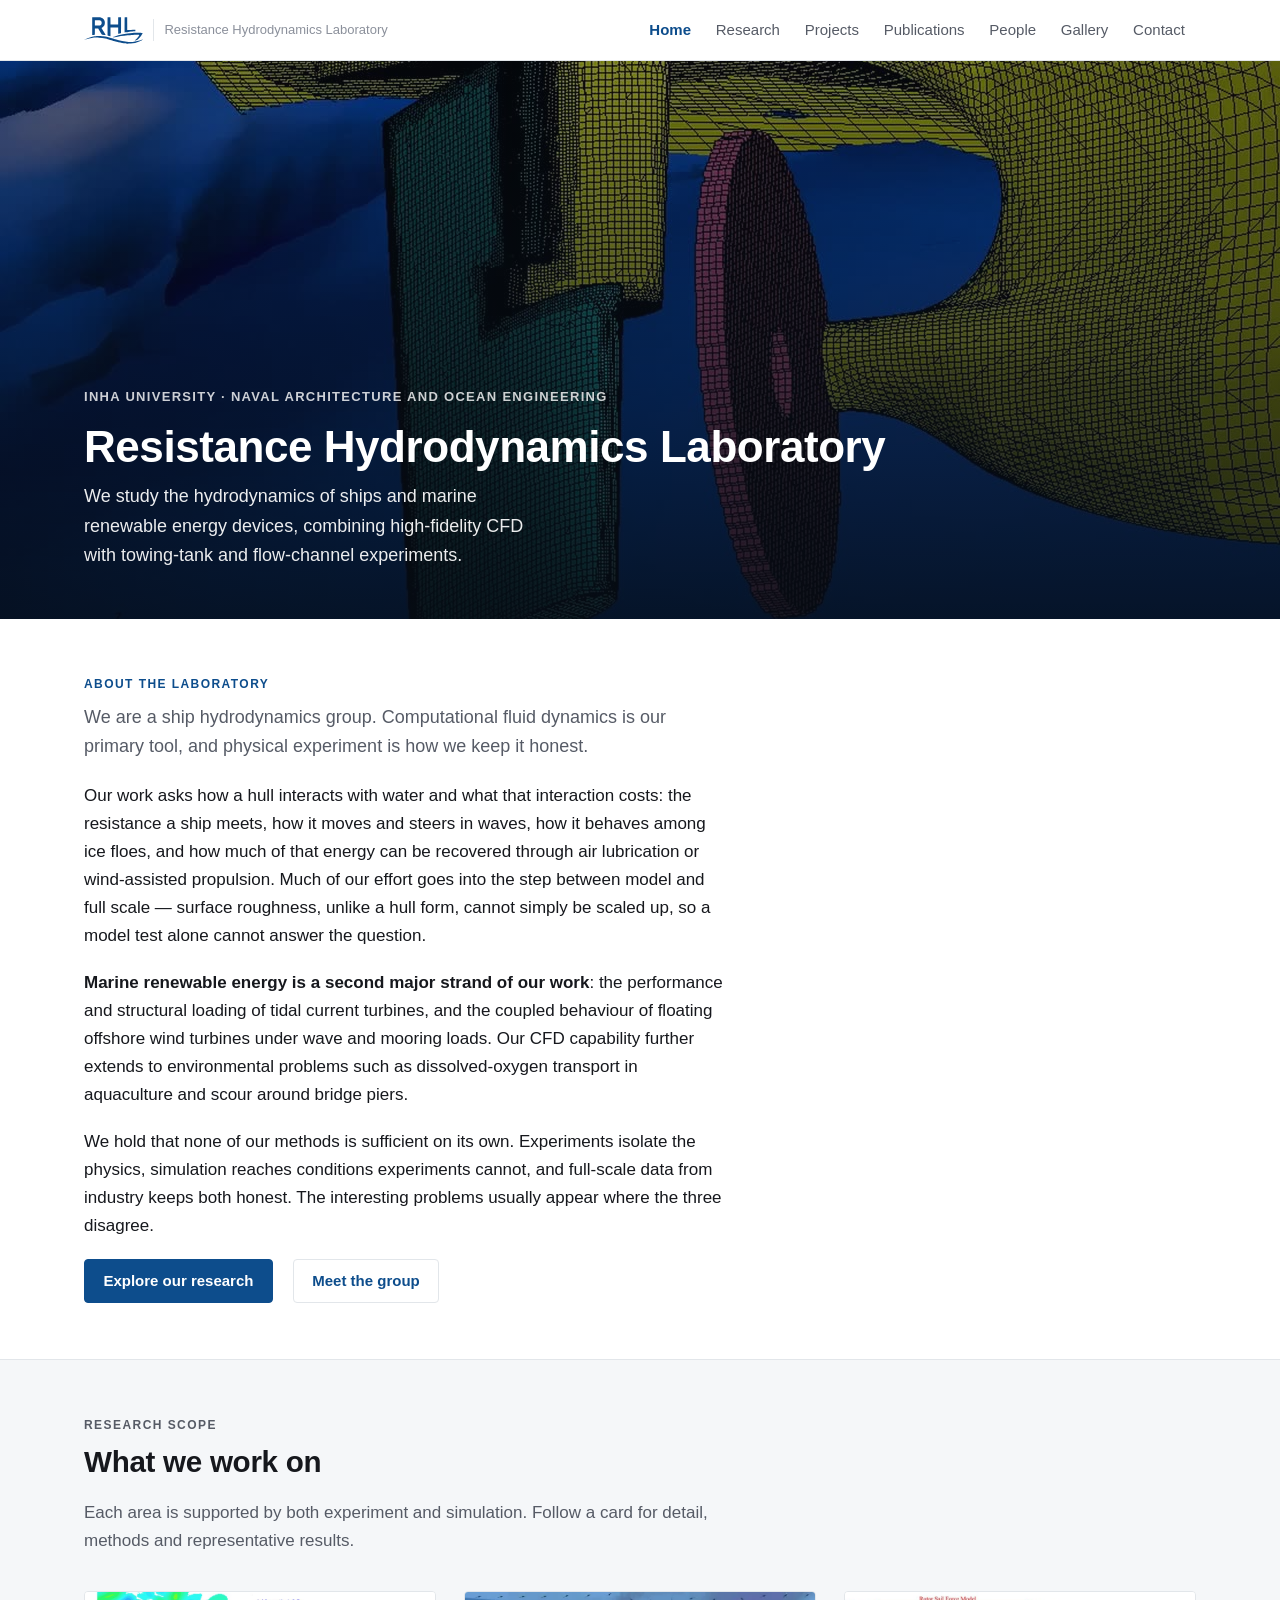
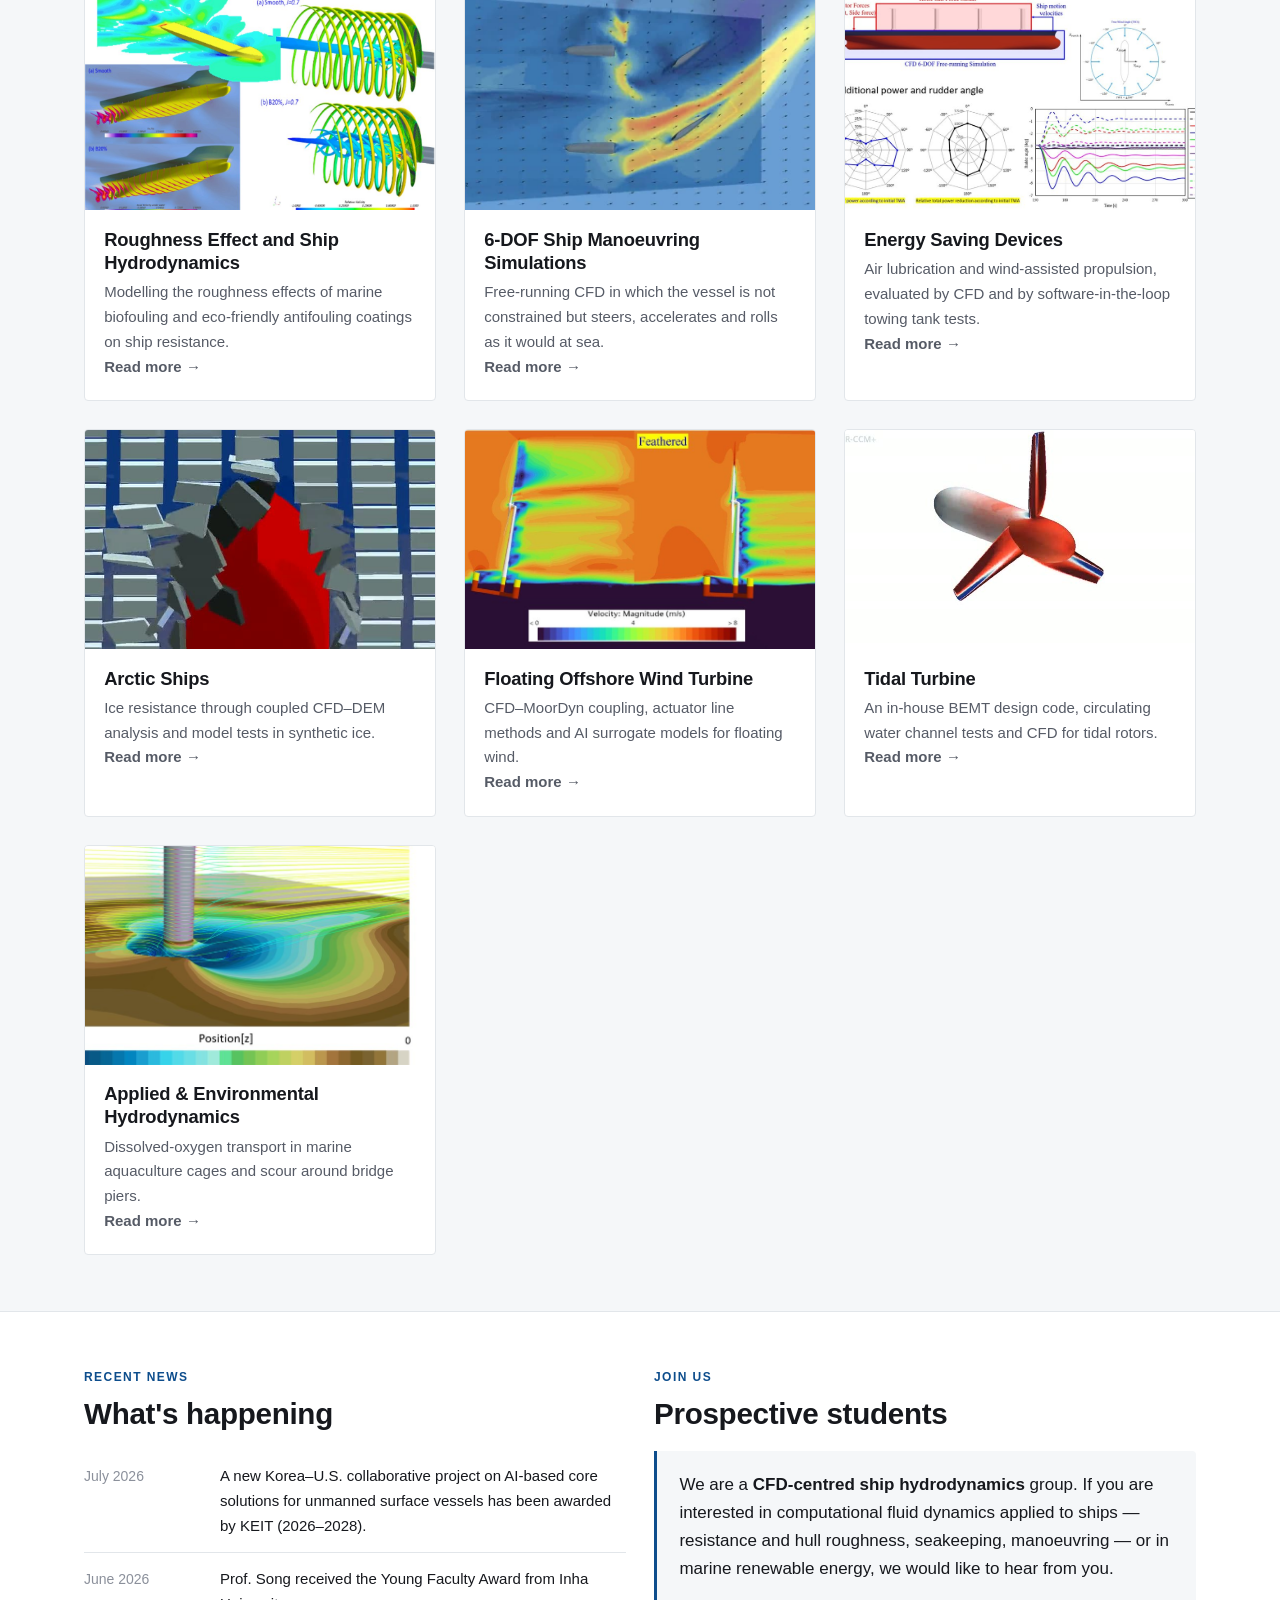
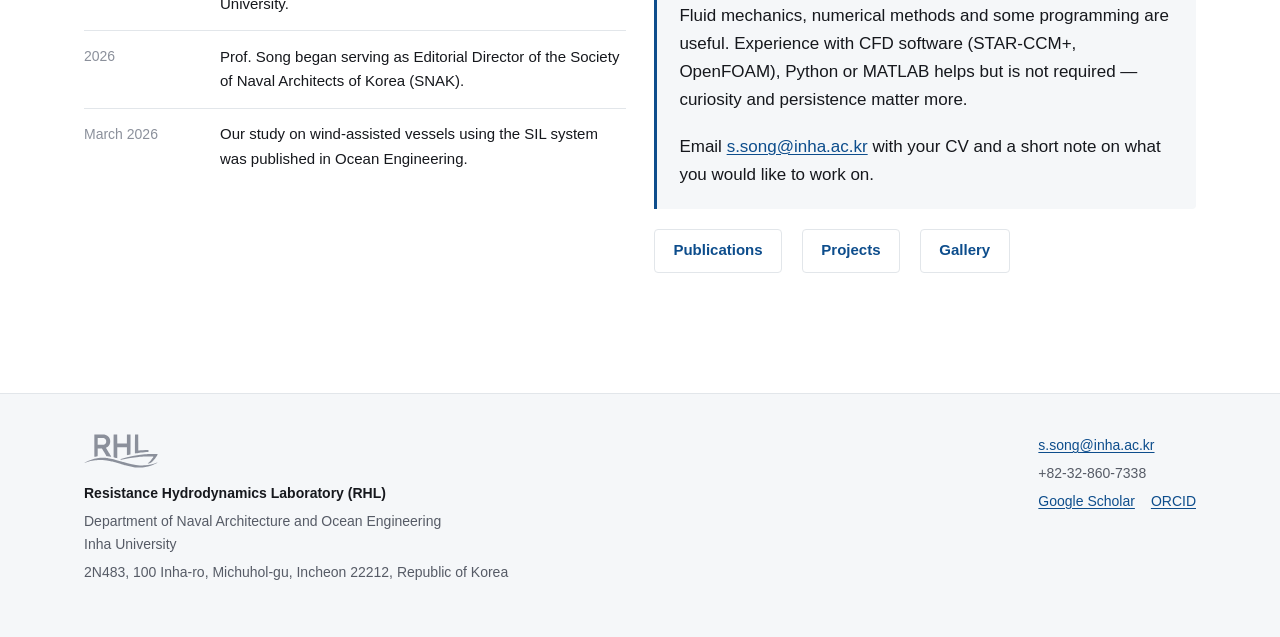
==== index.html @ c4118c5d "Use the laboratory logo across the site The RHL mark — the letters riding a hull and its wake — repl" ====
<!doctype html>
<html lang="en">
<head>
  <meta charset="utf-8">
  <meta name="viewport" content="width=device-width, initial-scale=1">
  <title>RHL — Resistance Hydrodynamics Laboratory, Inha University</title>
  <meta name="description" content="The Resistance Hydrodynamics Laboratory at Inha University is a ship hydrodynamics group. We combine high-fidelity computational fluid dynamics with towing-tank and flow-channel experiments, and work on marine renewable energy.">
  <meta property="og:title" content="Resistance Hydrodynamics Laboratory — Inha University">
  <meta property="og:description" content="Ship hydrodynamics and CFD: hull roughness and biofouling, 6-DOF manoeuvring, energy saving devices, Arctic ships, floating offshore wind and tidal turbines.">
  <meta property="og:image" content="https://soonseok-song.github.io/images/hero-poster.jpg">
  <meta property="og:type" content="website">
  <link rel="icon" href="images/favicon.svg" type="image/svg+xml">
  <link rel="icon" href="images/favicon-32.png" sizes="32x32" type="image/png">
  <link rel="apple-touch-icon" href="images/apple-touch-icon.png">
  <meta name="theme-color" content="#0d4d8c">
  <link rel="stylesheet" href="css/style.css">
</head>
<body data-page="home">

  <header class="site-head">
    <div class="site-head-inner">
      <a class="brand" href="index.html" aria-label="RHL — Resistance Hydrodynamics Laboratory, home">
        <span class="brand-logo" aria-hidden="true"></span>
        <span class="brand-sub">Resistance Hydrodynamics Laboratory</span>
      </a>
      <nav class="site-nav" aria-label="Main">
        <a href="index.html">Home</a>
        <a href="research.html">Research</a>
        <a href="projects.html">Projects</a>
        <a href="publications.html">Publications</a>
        <a href="people.html">People</a>
        <a href="gallery.html">Gallery</a>
        <a href="contact.html">Contact</a>
      </nav>
    </div>
  </header>

  <!-- ── 히어로 ─────────────────────────────────────────────────────────── -->
  <section class="hero">
    <div class="hero-media">
      <!-- 연구 장면 5개를 이어붙인 배경 루프. 장식용이라 스크린리더에서는 숨깁니다. -->
      <video class="hero-video" poster="images/hero-poster.jpg"
             autoplay muted loop playsinline preload="auto" aria-hidden="true">
        <source src="videos/hero-montage.mp4" type="video/mp4">
      </video>
      <!-- 모션을 줄이도록 설정한 사용자에게 보이는 정지 화면 -->
      <img class="hero-still" src="images/hero-poster.jpg" alt="">
    </div>
    <div class="hero-inner">
      <p class="hero-eyebrow">Inha University &middot; Naval Architecture and Ocean Engineering</p>
      <h1>Resistance Hydrodynamics Laboratory</h1>
      <p class="hero-lede">
        We study the hydrodynamics of ships and marine renewable energy devices,
        combining high-fidelity CFD with towing-tank and flow-channel experiments.
      </p>
    </div>
  </section>

  <!-- ── 소개 ───────────────────────────────────────────────────────────── -->
  <section class="section">
    <div class="wrap">
      <div class="prose">
        <p class="section-label">About the laboratory</p>
        <p class="lede">
          We are a ship hydrodynamics group. Computational fluid dynamics is our
          primary tool, and physical experiment is how we keep it honest.
        </p>
        <p>
          Our work asks how a hull interacts with water and what that interaction costs:
          the resistance a ship meets, how it moves and steers in waves, how it behaves
          among ice floes, and how much of that energy can be recovered through air
          lubrication or wind-assisted propulsion. Much of our effort goes into the step
          between model and full scale — surface roughness, unlike a hull form, cannot
          simply be scaled up, so a model test alone cannot answer the question.
        </p>
        <p>
          <strong>Marine renewable energy is a second major strand of our work</strong>:
          the performance and structural loading of tidal current turbines, and the
          coupled behaviour of floating offshore wind turbines under wave and mooring
          loads. Our CFD capability further extends to environmental problems such as
          dissolved-oxygen transport in aquaculture and scour around bridge piers.
        </p>
        <p>
          We hold that none of our methods is sufficient on its own. Experiments isolate
          the physics, simulation reaches conditions experiments cannot, and full-scale
          data from industry keeps both honest. The interesting problems usually appear
          where the three disagree.
        </p>
        <p class="link-row">
          <a class="btn" href="research.html">Explore our research</a>
          <a class="btn btn-ghost" href="people.html">Meet the group</a>
        </p>
      </div>
    </div>
  </section>

  <!-- ── 연구 분야 ──────────────────────────────────────────────────────── -->
  <section class="section section-tint">
    <div class="wrap">
      <div class="section-head">
        <p class="section-label">Research scope</p>
        <h2>What we work on</h2>
        <p>
          Each area is supported by both experiment and simulation. Follow a card for
          detail, methods and representative results.
        </p>
      </div>

      <div class="grid">

        <a class="card" href="research.html#roughness">
          <div class="card-media">
            <img src="images/research/roughness-overview.jpg" alt="CFD comparison of smooth and fouled hull conditions" loading="lazy">
          </div>
          <div class="card-body">
            <h3>Roughness Effect and Ship Hydrodynamics</h3>
            <p>
              Modelling the roughness effects of marine biofouling and eco-friendly
              antifouling coatings on ship resistance.
            </p>
            <p class="card-more">Read more &rarr;</p>
          </div>
        </a>

        <a class="card" href="research.html#manoeuvring">
          <div class="card-media">
            <img src="images/research/card-manoeuvring.jpg" alt="Free-running manoeuvring simulation" loading="lazy">
          </div>
          <div class="card-body">
            <h3>6-DOF Ship Manoeuvring Simulations</h3>
            <p>
              Free-running CFD in which the vessel is not constrained but steers,
              accelerates and rolls as it would at sea.
            </p>
            <p class="card-more">Read more &rarr;</p>
          </div>
        </a>

        <a class="card" href="research.html#energy">
          <div class="card-media">
            <img src="images/research/wasp-rotor-sail.jpg" alt="Rotor sail model coupled to free-running CFD" loading="lazy">
          </div>
          <div class="card-body">
            <h3>Energy Saving Devices</h3>
            <p>
              Air lubrication and wind-assisted propulsion, evaluated by CFD and by
              software-in-the-loop towing tank tests.
            </p>
            <p class="card-more">Read more &rarr;</p>
          </div>
        </a>

        <a class="card" href="research.html#arctic">
          <div class="card-media">
            <img src="images/research/card-arctic.jpg" alt="CFD-DEM simulation of a hull among ice floes" loading="lazy">
          </div>
          <div class="card-body">
            <h3>Arctic Ships</h3>
            <p>
              Ice resistance through coupled CFD&ndash;DEM analysis and model tests in
              synthetic ice.
            </p>
            <p class="card-more">Read more &rarr;</p>
          </div>
        </a>

        <a class="card" href="research.html#fowt">
          <div class="card-media">
            <img src="images/research/fowt-velocity.jpg" alt="Velocity field around a floating offshore wind turbine" loading="lazy">
          </div>
          <div class="card-body">
            <h3>Floating Offshore Wind Turbine</h3>
            <p>
              CFD&ndash;MoorDyn coupling, actuator line methods and AI surrogate models
              for floating wind.
            </p>
            <p class="card-more">Read more &rarr;</p>
          </div>
        </a>

        <a class="card" href="research.html#tidal">
          <div class="card-media">
            <img src="images/research/card-tidal.jpg" alt="Tidal turbine simulation" loading="lazy">
          </div>
          <div class="card-body">
            <h3>Tidal Turbine</h3>
            <p>
              An in-house BEMT design code, circulating water channel tests and CFD for
              tidal rotors.
            </p>
            <p class="card-more">Read more &rarr;</p>
          </div>
        </a>

        <a class="card" href="research.html#environmental">
          <div class="card-media">
            <img src="images/research/scour-pier.jpg" alt="Scour around a bridge pier" loading="lazy">
          </div>
          <div class="card-body">
            <h3>Applied &amp; Environmental Hydrodynamics</h3>
            <p>
              Dissolved-oxygen transport in marine aquaculture cages and scour around
              bridge piers.
            </p>
            <p class="card-more">Read more &rarr;</p>
          </div>
        </a>

      </div>
    </div>
  </section>

  <!-- ── 소식 · 참여 안내 ───────────────────────────────────────────────── -->
  <section class="section">
    <div class="wrap">
      <div class="grid grid-2">

        <div>
          <p class="section-label">Recent news</p>
          <h2>What's happening</h2>
          <div data-news></div>
        </div>

        <div>
          <p class="section-label">Join us</p>
          <h2>Prospective students</h2>
          <div class="callout">
            <p>
              We are a <strong>CFD-centred ship hydrodynamics</strong> group. If you are
              interested in computational fluid dynamics applied to ships — resistance and
              hull roughness, seakeeping, manoeuvring — or in marine renewable energy, we
              would like to hear from you.
            </p>
            <p>
              Fluid mechanics, numerical methods and some programming are useful.
              Experience with CFD software (STAR-CCM+, OpenFOAM), Python or MATLAB helps
              but is not required — curiosity and persistence matter more.
            </p>
            <p>
              Email <a href="mailto:s.song@inha.ac.kr">s.song@inha.ac.kr</a> with your CV
              and a short note on what you would like to work on.
            </p>
          </div>
          <p class="link-row" style="margin-top:1.25rem">
            <a class="btn btn-ghost" href="publications.html">Publications</a>
            <a class="btn btn-ghost" href="projects.html">Projects</a>
            <a class="btn btn-ghost" href="gallery.html">Gallery</a>
          </p>
        </div>

      </div>
    </div>
  </section>

  <footer class="site-foot">
    <div class="site-foot-inner">
      <div>
        <span class="foot-logo" aria-hidden="true"></span>
        <p><strong>Resistance Hydrodynamics Laboratory (RHL)</strong></p>
        <p>Department of Naval Architecture and Ocean Engineering<br>Inha University</p>
        <p>2N483, 100 Inha-ro, Michuhol-gu, Incheon 22212, Republic of Korea</p>
      </div>
      <div>
        <p><a href="mailto:s.song@inha.ac.kr">s.song@inha.ac.kr</a></p>
        <p>+82-32-860-7338</p>
        <p class="foot-links">
          <a href="https://scholar.google.com/citations?user=Z9rNtg8AAAAJ&amp;hl=en" rel="noopener">Google Scholar</a>
          <a href="https://orcid.org/0000-0002-7685-1026" rel="noopener">ORCID</a>
        </p>
      </div>
    </div>
  </footer>

  <script src="js/site.js"></script>
</body>
</html>
---- css/style.css ----
/* ==========================================================================
   RHL — Resistance Hydrodynamics Laboratory, Inha University
   공통 스타일시트

   구조
     1. 변수 (색·간격·폭)   ← 사이트 톤을 바꾸려면 여기만 고치면 됩니다
     2. 리셋과 기본 타이포그래피
     3. 레이아웃 컨테이너
     4. 헤더 / 내비게이션
     5. 히어로 (페이지 상단 배너)
     6. 섹션과 제목
     7. 카드 그리드
     8. 연구 분야 (좌우 교대 레이아웃)
     9. 구성원
    10. 논문 목록
    11. 프로젝트 (필터 포함)
    12. 갤러리
    13. 미디어 (그림·영상)
    14. 뉴스
    15. 푸터
    16. 유틸리티
   ========================================================================== */

/* ── 1. 변수 ────────────────────────────────────────────────────────────── */

:root {
  /* 글자 */
  --ink:        #16181d;   /* 본문 */
  --ink-soft:   #565b66;   /* 보조 설명 */
  --ink-faint:  #8b909b;   /* 라벨·메타 */

  /* 강조색 — 인하대 계열 청색. 바꾸려면 이 두 줄만 수정 */
  --accent:     #0d4d8c;
  --accent-alt: #1567b8;

  /* 배경·선 */
  --bg:         #ffffff;
  --bg-soft:    #f5f7f9;
  --bg-inset:   #eef1f5;
  --rule:       #e2e6ea;

  /* 치수 */
  --wide:       1160px;    /* 넓은 콘텐츠 최대폭 */
  --measure:    68ch;      /* 본문 한 줄 최대 길이 */
  --radius:     4px;
  --nav-h:      60px;

  /* 그림자 */
  --shadow:     0 1px 3px rgba(0,0,0,.07), 0 8px 24px rgba(0,0,0,.05);
}

@media (prefers-color-scheme: dark) {
  :root {
    --ink:        #e6e8ec;
    --ink-soft:   #a3a9b5;
    --ink-faint:  #757c88;
    --accent:     #6faae2;
    --accent-alt: #8dc0ee;
    --bg:         #14161a;
    --bg-soft:    #1b1e23;
    --bg-inset:   #22262d;
    --rule:       #2c313a;
    --shadow:     0 1px 3px rgba(0,0,0,.4), 0 8px 24px rgba(0,0,0,.3);
  }
}

/* ── 2. 리셋 · 기본 타이포그래피 ──────────────────────────────────────────── */

*, *::before, *::after { box-sizing: border-box; }

html { scroll-behavior: smooth; }

body {
  margin: 0;
  font-family: -apple-system, BlinkMacSystemFont, "Segoe UI", Roboto,
               "Helvetica Neue", "Malgun Gothic", Arial, sans-serif;
  font-size: 1.0625rem;
  line-height: 1.65;
  color: var(--ink);
  background: var(--bg);
  -webkit-font-smoothing: antialiased;
  text-rendering: optimizeLegibility;
}

img, video { max-width: 100%; height: auto; display: block; }

a {
  color: var(--accent);
  text-decoration-thickness: 1px;
  text-underline-offset: 2px;
}
a:hover { color: var(--accent-alt); }

h1, h2, h3, h4 {
  line-height: 1.25;
  font-weight: 700;
  margin: 0 0 0.6em;
  letter-spacing: -0.01em;
}

h1 { font-size: clamp(1.9rem, 4.2vw, 2.75rem); }
h2 { font-size: clamp(1.4rem, 2.6vw, 1.85rem); }
h3 { font-size: 1.15rem; font-weight: 650; }
h4 { font-size: 1rem;    font-weight: 650; }

p { margin: 0 0 1.1em; }
p:last-child { margin-bottom: 0; }

ul, ol { margin: 0 0 1.1em; padding-left: 1.3em; }
li { margin-bottom: 0.35em; }

hr {
  border: 0;
  border-top: 1px solid var(--rule);
  margin: 3rem 0;
}

code {
  font-family: ui-monospace, SFMono-Regular, Menlo, Consolas, monospace;
  font-size: 0.9em;
  background: var(--bg-inset);
  padding: 0.1em 0.35em;
  border-radius: 3px;
}

/* ── 3. 레이아웃 컨테이너 ────────────────────────────────────────────────── */

.wrap {                       /* 넓은 콘텐츠 */
  max-width: var(--wide);
  margin-inline: auto;
  padding-inline: 1.5rem;
}

.prose {                      /* 읽기용 텍스트 — 줄이 너무 길어지지 않게 */
  max-width: var(--measure);
}

.prose-center { max-width: var(--measure); margin-inline: auto; }

/* ── 4. 헤더 · 내비게이션 ────────────────────────────────────────────────── */

.site-head {
  position: sticky;
  top: 0;
  z-index: 100;
  background: color-mix(in srgb, var(--bg) 88%, transparent);
  backdrop-filter: saturate(180%) blur(12px);
  border-bottom: 1px solid var(--rule);
}

/* backdrop-filter 미지원 브라우저 대비 */
@supports not (backdrop-filter: blur(1px)) {
  .site-head { background: var(--bg); }
}

.site-head-inner {
  max-width: var(--wide);
  margin-inline: auto;
  padding: 0 1.5rem;
  min-height: var(--nav-h);
  display: flex;
  align-items: center;
  justify-content: space-between;
  gap: 1.25rem;
  flex-wrap: wrap;
}

.brand {
  display: flex;
  align-items: center;
  gap: 0.65rem;
  font-weight: 700;
  color: var(--ink);
  text-decoration: none;
  padding: 0.6rem 0;
  white-space: nowrap;
}
.brand:hover { color: var(--ink); }

/* 연구실 로고. SVG 를 마스크로 쓰기 때문에 배경색만 바꾸면 색이 달라지고,
   밝은 화면과 어두운 화면에서 각각 알맞은 색을 따라갑니다. */
.brand-logo {
  display: block;
  flex: none;
  height: 27px;
  aspect-ratio: 1656 / 762;
  background-color: var(--accent);
  -webkit-mask: url(../images/rhl-logo.svg) center / contain no-repeat;
          mask: url(../images/rhl-logo.svg) center / contain no-repeat;
  transition: background-color .15s;
}
.brand:hover .brand-logo { background-color: var(--accent-alt); }

.brand-sub {
  font-size: 0.8125rem;
  font-weight: 500;
  color: var(--ink-faint);
  padding-left: 0.65rem;
  border-left: 1px solid var(--rule);
}

.site-nav {
  display: flex;
  gap: 0.15rem;
  flex-wrap: wrap;
  align-items: center;
}
.site-nav a {
  display: block;
  padding: 0.45rem 0.7rem;
  font-size: 0.9375rem;
  font-weight: 500;
  color: var(--ink-soft);
  text-decoration: none;
  border-radius: var(--radius);
  white-space: nowrap;
}
.site-nav a:hover {
  color: var(--ink);
  background: var(--bg-soft);
}
.site-nav a[aria-current="page"] {
  color: var(--accent);
  font-weight: 650;
}

@media (max-width: 720px) {
  .site-head-inner { padding-block: 0.4rem; }
  .brand-sub { display: none; }
  .brand-logo { height: 24px; }
  .site-nav { gap: 0; }
  .site-nav a { padding: 0.4rem 0.55rem; font-size: 0.875rem; }
}

/* ── 5. 히어로 ──────────────────────────────────────────────────────────── */

.hero {
  position: relative;
  isolation: isolate;
  display: flex;
  align-items: flex-end;
  min-height: 62vh;
  padding: 4rem 0 3rem;
  overflow: hidden;
  background: var(--bg-inset);
}

.hero-media {
  position: absolute;
  inset: 0;
  z-index: -2;
}
.hero-media img,
.hero-media video {
  width: 100%;
  height: 100%;
  object-fit: cover;
}

/* 글자 가독성을 위한 어두운 그라데이션.
   배경이 영상이라 장면마다 밝기가 달라집니다. 밝은 CFD 화면이 지나갈 때도
   흰 제목이 읽히도록 위쪽까지 충분히 덮습니다. */
.hero::after {
  content: "";
  position: absolute;
  inset: 0;
  z-index: -1;
  background: linear-gradient(
    to top,
    rgba(6,12,20,.90) 0%,
    rgba(6,12,20,.72) 45%,
    rgba(6,12,20,.50) 100%
  );
}

/* 기본은 영상, 모션을 줄이도록 설정한 사용자에게는 정지 화면 */
.hero-still { display: none; }

@media (prefers-reduced-motion: reduce) {
  .hero-video { display: none; }
  .hero-still { display: block; }
}

.hero-inner {
  max-width: var(--wide);
  margin-inline: auto;
  padding-inline: 1.5rem;
  width: 100%;
  color: #fff;
}
.hero-inner h1 { color: #fff; margin-bottom: 0.5rem; }
.hero-eyebrow {
  margin: 0 0 0.75rem;
  font-size: 0.8125rem;
  font-weight: 600;
  letter-spacing: 0.1em;
  text-transform: uppercase;
  color: rgba(255,255,255,.8);
}
.hero-lede {
  max-width: 46ch;
  font-size: 1.125rem;
  color: rgba(255,255,255,.92);
  margin: 0;
}
.hero-credit {
  position: absolute;
  right: 1rem;
  bottom: 0.5rem;
  font-size: 0.6875rem;
  color: rgba(255,255,255,.55);
  z-index: 1;
}

/* 하위 페이지용 — 이미지 없이 제목만 */
.page-head {
  padding: 3.5rem 0 2rem;
  border-bottom: 1px solid var(--rule);
  margin-bottom: 3rem;
}
.page-head h1 { margin-bottom: 0.4rem; }
.page-head .lede {
  color: var(--ink-soft);
  max-width: var(--measure);
  margin: 0;
}

@media (max-width: 720px) {
  .hero { min-height: 54vh; }
  .hero-lede { font-size: 1.0625rem; }
  .page-head { padding: 2.5rem 0 1.5rem; margin-bottom: 2rem; }
}

/* ── 6. 섹션 · 제목 ─────────────────────────────────────────────────────── */

.section { padding: 3.5rem 0; }
.section + .section { border-top: 1px solid var(--rule); }
.section-tint { background: var(--bg-soft); }

.section-label {
  margin: 0 0 0.5rem;
  font-size: 0.75rem;
  font-weight: 650;
  letter-spacing: 0.12em;
  text-transform: uppercase;
  color: var(--accent);
}

.section-head { margin-bottom: 2.25rem; }
.section-head p { color: var(--ink-soft); max-width: var(--measure); }

@media (max-width: 720px) {
  .section { padding: 2.5rem 0; }
}

/* ── 7. 카드 그리드 ─────────────────────────────────────────────────────── */

.grid {
  display: grid;
  gap: 1.75rem;
  grid-template-columns: repeat(auto-fit, minmax(min(100%, 270px), 1fr));
}
.grid-2 { grid-template-columns: repeat(auto-fit, minmax(min(100%, 380px), 1fr)); }

.card {
  display: flex;
  flex-direction: column;
  background: var(--bg);
  border: 1px solid var(--rule);
  border-radius: var(--radius);
  overflow: hidden;
  transition: box-shadow .18s ease, transform .18s ease;
}
a.card { text-decoration: none; color: inherit; }
a.card:hover {
  box-shadow: var(--shadow);
  transform: translateY(-2px);
}

.card-media {
  aspect-ratio: 16 / 10;
  background: var(--bg-inset);
  overflow: hidden;
}
.card-media img,
.card-media video {
  width: 100%;
  height: 100%;
  object-fit: cover;
}

.card-body { padding: 1.1rem 1.2rem 1.3rem; }
.card-body h3 { margin-bottom: 0.4rem; }
.card-body p {
  margin: 0;
  font-size: 0.9375rem;
  color: var(--ink-soft);
}
.card-more {
  margin-top: 0.7rem;
  font-size: 0.875rem;
  font-weight: 600;
  color: var(--accent);
}

/* ── 8. 연구 분야 — 좌우 교대 ───────────────────────────────────────────── */

.scope {
  display: grid;
  gap: 2.5rem;
  align-items: center;
  grid-template-columns: 1fr 1fr;
  padding: 3rem 0;
}
.scope + .scope { border-top: 1px solid var(--rule); }

/* 짝수 번째는 그림을 오른쪽으로 — 페이지가 단조로워지지 않게 */
.scope:nth-child(even) .scope-media { order: 2; }

.scope-body h2 { margin-bottom: 0.6rem; }
.scope-body > p { color: var(--ink-soft); }

.scope-keywords {
  margin: 1.1rem 0 0;
  padding: 0;
  list-style: none;
  display: flex;
  flex-wrap: wrap;
  gap: 0.4rem;
}
.scope-keywords li {
  margin: 0;
  font-size: 0.8125rem;
  padding: 0.2rem 0.6rem;
  border: 1px solid var(--rule);
  border-radius: 100px;
  color: var(--ink-soft);
  background: var(--bg-soft);
}

.scope-media { display: grid; gap: 0.75rem; }
.scope-media figure { margin: 0; }

@media (max-width: 860px) {
  .scope { grid-template-columns: 1fr; gap: 1.5rem; padding: 2.25rem 0; }
  .scope:nth-child(even) .scope-media { order: 0; }
}

/* ── 9. 구성원 ──────────────────────────────────────────────────────────── */

/* PI 프로필 */
.pi {
  display: grid;
  grid-template-columns: 220px 1fr;
  gap: 2.5rem;
  align-items: start;
}
.pi-photo {
  border-radius: var(--radius);
  overflow: hidden;
  background: var(--bg-inset);
  aspect-ratio: 3 / 4;
}
.pi-photo img { width: 100%; height: 100%; object-fit: cover; }
.pi-name { margin-bottom: 0.2rem; }
.pi-title { color: var(--ink-soft); margin: 0 0 1.2rem; }

.pi-facts {
  margin: 0 0 1.4rem;
  display: grid;
  gap: 0.45rem;
  font-size: 0.9375rem;
}
.pi-facts div { display: flex; gap: 0.75rem; }
.pi-facts dt,
.pi-facts .k {
  flex: 0 0 6.5rem;
  color: var(--ink-faint);
  font-size: 0.875rem;
  padding-top: 0.1em;
}
.pi-facts dd, .pi-facts .v { margin: 0; }

.metric-row {
  display: flex;
  flex-wrap: wrap;
  gap: 1.75rem;
  padding: 1.1rem 1.25rem;
  background: var(--bg-soft);
  border: 1px solid var(--rule);
  border-radius: var(--radius);
  margin-bottom: 1.25rem;
}
.metric { line-height: 1.25; }
.metric-value {
  display: block;
  font-size: 1.5rem;
  font-weight: 700;
  color: var(--accent);
  font-variant-numeric: tabular-nums;
}
.metric-label {
  font-size: 0.75rem;
  letter-spacing: 0.06em;
  text-transform: uppercase;
  color: var(--ink-faint);
}
.metric-source {
  flex-basis: 100%;
  font-size: 0.8125rem;
  color: var(--ink-faint);
  margin: 0;
}

@media (max-width: 720px) {
  .pi { grid-template-columns: 1fr; gap: 1.5rem; }
  .pi-photo { max-width: 190px; }
}

/* 학생 카드 */
.people-grid {
  display: grid;
  gap: 1.75rem;
  grid-template-columns: repeat(auto-fill, minmax(min(100%, 215px), 1fr));
}
.person { text-align: left; }
.person-photo {
  aspect-ratio: 3 / 4;
  border-radius: var(--radius);
  overflow: hidden;
  background: var(--bg-inset);
  margin-bottom: 0.7rem;
}
.person-photo img { width: 100%; height: 100%; object-fit: cover; }
.person-name {
  font-weight: 650;
  line-height: 1.3;
  margin-bottom: 0.1rem;
}
.person-name-ko {
  font-size: 0.8125rem;
  font-weight: 400;
  color: var(--ink-faint);
}
.person-topic {
  font-size: 0.875rem;
  color: var(--ink-soft);
  margin: 0;
}

/* 게재 논문 수 */
.person-papers {
  margin: 0.3rem 0 0;
  font-size: 0.8125rem;
  color: var(--ink-faint);
  font-variant-numeric: tabular-nums;
}

/* 졸업생 카드의 졸업연도·소속 */
.person-meta {
  margin: 0.25rem 0 0;
  font-size: 0.8125rem;
  color: var(--ink-soft);
}

/* 졸업생 카드에 붙는 학위논문 제목 */
.person-thesis {
  margin: 0.35rem 0 0;
  font-size: 0.8125rem;
  line-height: 1.45;
  color: var(--ink-faint);
}

/* ── 10. 논문 목록 ──────────────────────────────────────────────────────── */

/* 학술지 / 학회 묶음 */
.pub-section + .pub-section {
  margin-top: 3.5rem;
  padding-top: 2.5rem;
  border-top: 1px solid var(--rule);
}
.pub-section > h2 { margin-bottom: 0.25rem; }

.pub-year {
  margin: 2.5rem 0 1rem;
  padding-bottom: 0.4rem;
  border-bottom: 1px solid var(--rule);
  font-size: 1.05rem;
  font-weight: 700;
  color: var(--accent);
  font-variant-numeric: tabular-nums;
}
.pub-year:first-of-type { margin-top: 1.25rem; }

.pub-list { list-style: none; margin: 0; padding: 0; }
.pub-item {
  display: grid;
  grid-template-columns: 2.4rem 1fr;
  gap: 0.5rem;
  padding: 0.7rem 0;
  margin: 0;
  border-bottom: 1px solid var(--rule);
  font-size: 0.9375rem;
}
.pub-item:last-child { border-bottom: 0; }
.pub-num {
  color: var(--ink-faint);
  font-variant-numeric: tabular-nums;
  font-size: 0.875rem;
  padding-top: 0.1em;
}
.pub-authors { color: var(--ink-soft); }
.pub-title { color: var(--ink); font-weight: 550; }
.pub-venue { color: var(--ink-soft); font-style: italic; }
.pub-doi {
  font-size: 0.8125rem;
  word-break: break-all;
}

/* 우리 연구실 저자 강조 */
.pub-authors .lab { font-weight: 700; color: var(--ink); font-style: normal; }

@media (max-width: 560px) {
  .pub-item { grid-template-columns: 1.9rem 1fr; }
}

/* ── 11. 프로젝트 ───────────────────────────────────────────────────────── */

.filters {
  display: flex;
  flex-wrap: wrap;
  gap: 0.45rem;
  margin-bottom: 2rem;
}
.filter-btn {
  font: inherit;
  font-size: 0.875rem;
  font-weight: 550;
  padding: 0.4rem 0.85rem;
  color: var(--ink-soft);
  background: var(--bg);
  border: 1px solid var(--rule);
  border-radius: 100px;
  cursor: pointer;
  transition: background .15s ease, color .15s ease, border-color .15s ease;
}
.filter-btn:hover { background: var(--bg-soft); color: var(--ink); }
.filter-btn[aria-pressed="true"] {
  background: var(--accent);
  border-color: var(--accent);
  color: #fff;
}

.project-list { list-style: none; margin: 0; padding: 0; }
.project-item {
  padding: 1.25rem 0;
  margin: 0;
  border-bottom: 1px solid var(--rule);
}
.project-meta {
  display: flex;
  flex-wrap: wrap;
  gap: 0.5rem 1rem;
  align-items: baseline;
  margin-bottom: 0.4rem;
}
.project-period {
  font-size: 0.8125rem;
  font-weight: 650;
  color: var(--accent);
  font-variant-numeric: tabular-nums;
  letter-spacing: 0.02em;
}
.project-agency {
  font-size: 0.8125rem;
  color: var(--ink-faint);
  margin-left: auto;
  text-align: right;
}
.project-title-en {
  font-weight: 600;
  line-height: 1.4;
  margin: 0 0 0.15rem;
}
.project-title-ko {
  font-size: 0.875rem;
  color: var(--ink-soft);
  margin: 0;
}
.project-empty {
  padding: 2rem 0;
  color: var(--ink-faint);
  text-align: center;
}

@media (max-width: 560px) {
  .project-agency { margin-left: 0; text-align: left; }
}

/* ── 12. 갤러리 ─────────────────────────────────────────────────────────── */

.gallery-grid {
  display: grid;
  gap: 1.25rem;
  grid-template-columns: repeat(auto-fill, minmax(min(100%, 280px), 1fr));
}
.gallery-item { margin: 0; }

/* 사진 자체는 버튼 — 누르면 크게 보입니다 */
.gallery-btn {
  display: block;
  width: 100%;
  aspect-ratio: 4 / 3;
  padding: 0;
  border: 0;
  overflow: hidden;
  border-radius: var(--radius);
  background: var(--bg-inset);
  cursor: zoom-in;
}
.gallery-btn img {
  width: 100%;
  height: 100%;
  object-fit: cover;
  transition: transform .3s ease;
}
.gallery-btn:hover img { transform: scale(1.04); }

.gallery-item figcaption {
  margin-top: 0.55rem;
  font-size: 0.8125rem;
  line-height: 1.45;
  color: var(--ink-faint);
}

/* ── 라이트박스 (사진 확대 보기) ─────────────────────────────────────── */

.lightbox {
  position: fixed;
  inset: 0;
  z-index: 200;
  display: none;
  align-items: center;
  justify-content: center;
  padding: 3.5rem 1rem;
  background: rgba(8, 10, 14, .94);
}
.lightbox.open { display: flex; }

.lb-figure {
  margin: 0;
  display: flex;
  flex-direction: column;
  align-items: center;
  gap: 0.85rem;
}
.lb-figure img {
  max-width: 92vw;
  max-height: 78vh;
  width: auto;
  height: auto;
  object-fit: contain;
  border-radius: var(--radius);
  background: transparent;
}
.lb-figure figcaption {
  margin: 0;
  max-width: 60ch;
  text-align: center;
  font-size: 0.9375rem;
  color: rgba(255,255,255,.85);
}

.lb-close,
.lb-nav {
  position: absolute;
  display: flex;
  align-items: center;
  justify-content: center;
  border: 0;
  border-radius: 50%;
  background: rgba(255,255,255,.10);
  color: #fff;
  cursor: pointer;
  line-height: 1;
  transition: background .15s ease;
}
.lb-close:hover,
.lb-nav:hover { background: rgba(255,255,255,.24); }

.lb-close {
  top: 1rem; right: 1rem;
  width: 44px; height: 44px;
  font-size: 1.75rem;
}
.lb-nav {
  top: 50%;
  transform: translateY(-50%);
  width: 48px; height: 48px;
  font-size: 2rem;
}
.lb-prev { left: 1rem; }
.lb-next { right: 1rem; }

.lb-count {
  position: absolute;
  bottom: 1.2rem;
  left: 50%;
  transform: translateX(-50%);
  margin: 0;
  font-size: 0.8125rem;
  color: rgba(255,255,255,.6);
  font-variant-numeric: tabular-nums;
}

@media (max-width: 620px) {
  .lightbox { padding: 3rem 0.5rem; }
  .lb-nav { width: 40px; height: 40px; font-size: 1.6rem; }
  .lb-prev { left: 0.35rem; }
  .lb-next { right: 0.35rem; }
}

.gallery-empty {
  padding: 3rem 1.5rem;
  text-align: center;
  color: var(--ink-faint);
  background: var(--bg-soft);
  border: 1px dashed var(--rule);
  border-radius: var(--radius);
}

/* ── 13. 미디어 (그림·영상) ─────────────────────────────────────────────── */

figure { margin: 0 0 1.25rem; }

figure img,
figure video {
  width: 100%;
  border-radius: var(--radius);
  background: var(--bg-inset);
}

figcaption {
  margin-top: 0.5rem;
  font-size: 0.8125rem;
  line-height: 1.5;
  color: var(--ink-faint);
}
figcaption cite { font-style: normal; }

/* 클릭해서 재생하는 영상 */
video[controls] { background: #000; }

.media-note {
  font-size: 0.8125rem;
  color: var(--ink-faint);
}

/* ── 14. 뉴스 ───────────────────────────────────────────────────────────── */

.news-list { list-style: none; margin: 0; padding: 0; }
.news-item {
  display: grid;
  grid-template-columns: 7.5rem 1fr;
  gap: 0.5rem 1rem;
  padding: 0.85rem 0;
  margin: 0;
  border-bottom: 1px solid var(--rule);
  font-size: 0.9375rem;
}
.news-item:last-child { border-bottom: 0; }
.news-date {
  color: var(--ink-faint);
  font-size: 0.875rem;
  font-variant-numeric: tabular-nums;
  padding-top: 0.05em;
}
.news-body { margin: 0; }

@media (max-width: 560px) {
  .news-item { grid-template-columns: 1fr; gap: 0.15rem; }
}

/* ── 15. 푸터 ───────────────────────────────────────────────────────────── */

.site-foot {
  margin-top: 4rem;
  padding: 2.5rem 0 3rem;
  border-top: 1px solid var(--rule);
  background: var(--bg-soft);
  font-size: 0.875rem;
  color: var(--ink-soft);
}
.site-foot-inner {
  max-width: var(--wide);
  margin-inline: auto;
  padding-inline: 1.5rem;
  display: flex;
  flex-wrap: wrap;
  gap: 1.5rem 3rem;
  justify-content: space-between;
}
.site-foot p { margin: 0 0 0.3rem; }
.site-foot strong { color: var(--ink); }

/* 푸터 로고 — 헤더보다 조금 크고, 색은 눈에 띄지 않게 */
.foot-logo {
  display: block;
  height: 34px;
  aspect-ratio: 1656 / 762;
  margin-bottom: 0.9rem;
  background-color: var(--ink-faint);
  -webkit-mask: url(../images/rhl-logo.svg) left / contain no-repeat;
          mask: url(../images/rhl-logo.svg) left / contain no-repeat;
}
.foot-links { display: flex; gap: 1rem; flex-wrap: wrap; }

/* ── 16. 유틸리티 ───────────────────────────────────────────────────────── */

.lede { font-size: 1.125rem; color: var(--ink-soft); }
.meta { font-size: 0.875rem; color: var(--ink-faint); }
.center { text-align: center; }
.mt-0 { margin-top: 0; }
.mb-0 { margin-bottom: 0; }

.link-row {
  display: flex;
  flex-wrap: wrap;
  gap: 0.5rem 1.25rem;
  align-items: center;
  font-size: 0.9375rem;
}

.btn {
  display: inline-block;
  font-size: 0.9375rem;
  font-weight: 600;
  padding: 0.55rem 1.15rem;
  border-radius: var(--radius);
  text-decoration: none;
  background: var(--accent);
  color: #fff;
  border: 1px solid var(--accent);
}
.btn:hover { background: var(--accent-alt); border-color: var(--accent-alt); color: #fff; }
.btn-ghost {
  background: transparent;
  color: var(--accent);
  border-color: var(--rule);
}
.btn-ghost:hover { background: var(--bg-soft); color: var(--accent); }

.callout {
  padding: 1.25rem 1.4rem;
  background: var(--bg-soft);
  border-left: 3px solid var(--accent);
  border-radius: 0 var(--radius) var(--radius) 0;
}
.callout h3 { margin-bottom: 0.4rem; }
.callout p:last-child { margin-bottom: 0; }

/* 스크린리더 전용 */
.sr-only {
  position: absolute;
  width: 1px; height: 1px;
  padding: 0; margin: -1px;
  overflow: hidden;
  clip: rect(0,0,0,0);
  white-space: nowrap;
  border: 0;
}

/* 키보드 사용자용 포커스 표시 */
:focus-visible {
  outline: 2px solid var(--accent);
  outline-offset: 2px;
}

/* 데이터 로딩 중 표시 */
.loading {
  padding: 2rem 0;
  color: var(--ink-faint);
  font-size: 0.9375rem;
}

/* 인쇄 */
@media print {
  .site-head, .site-foot, .filters, .hero-media { display: none; }
  body { font-size: 10pt; }
  .hero::after { display: none; }
}

/* 모션을 줄이도록 설정한 사용자 */
@media (prefers-reduced-motion: reduce) {
  html { scroll-behavior: auto; }
  *, *::before, *::after {
    animation-duration: .01ms !important;
    transition-duration: .01ms !important;
  }
}
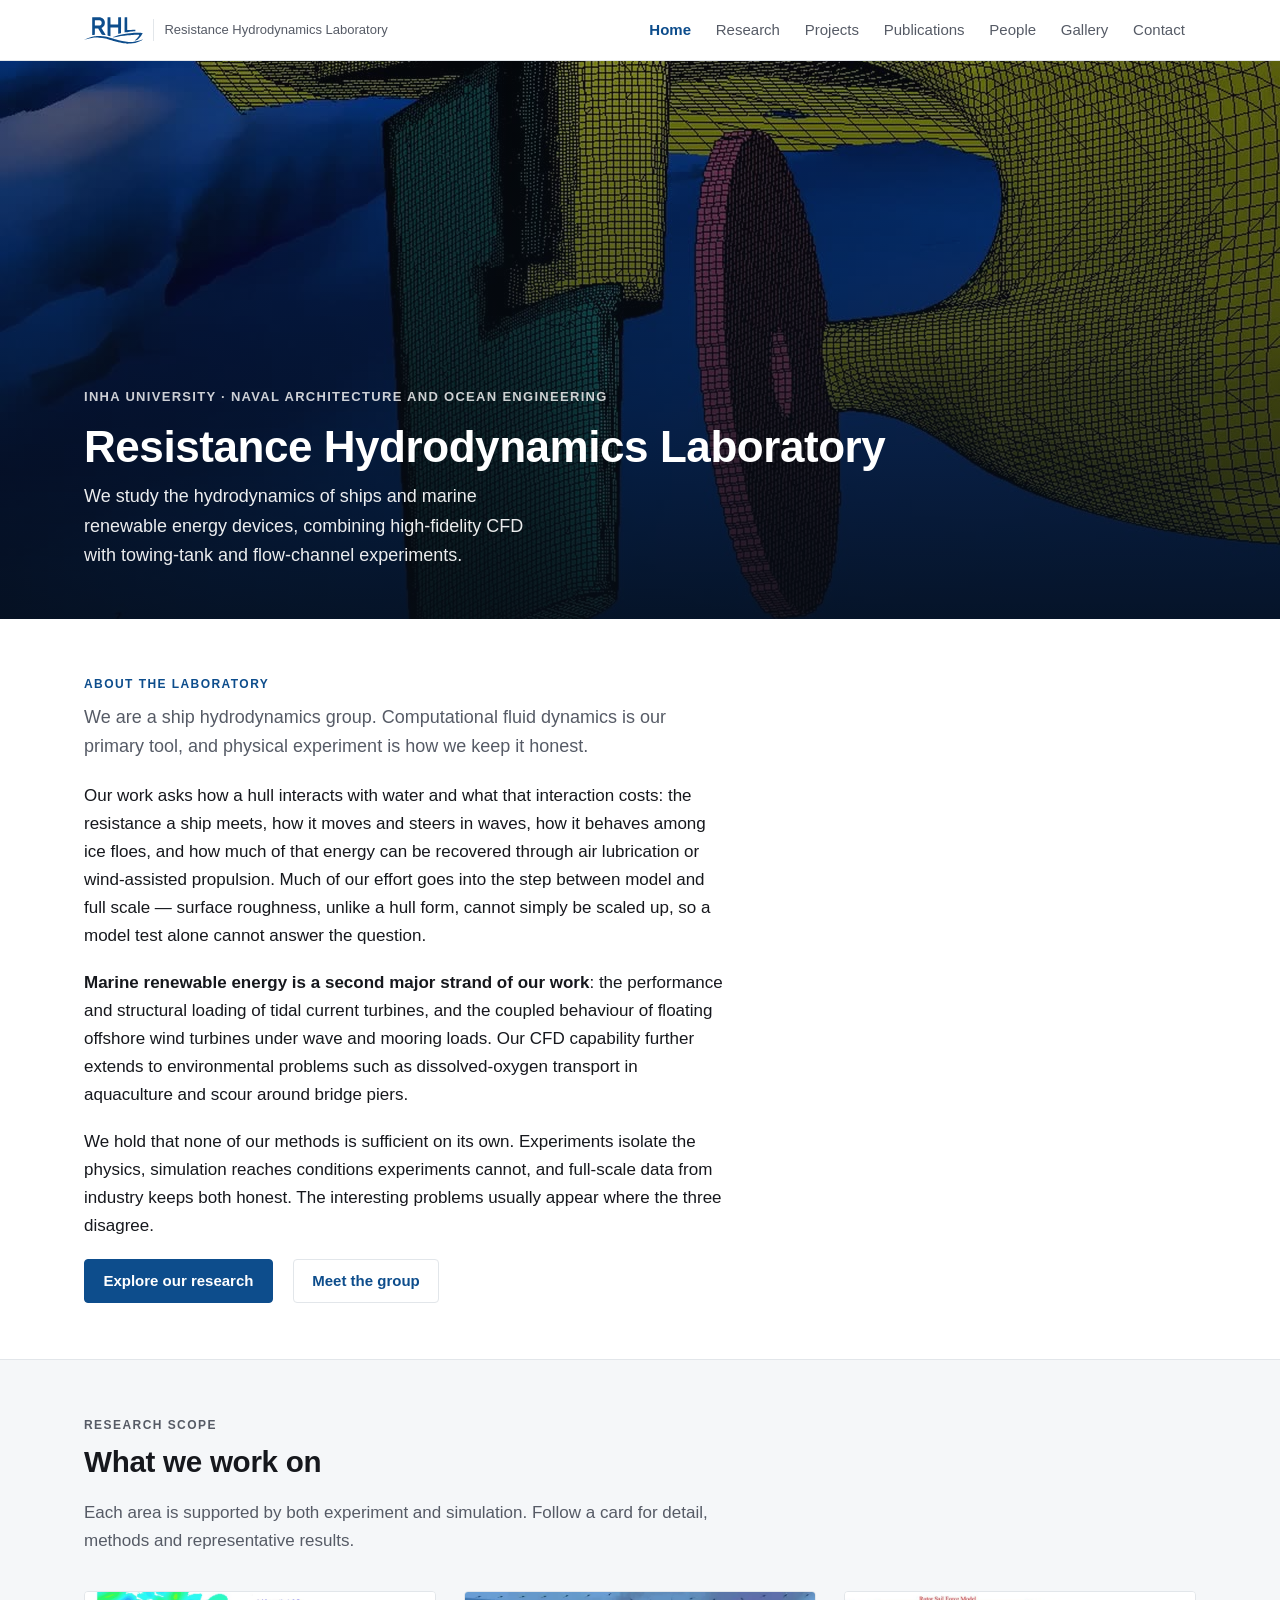
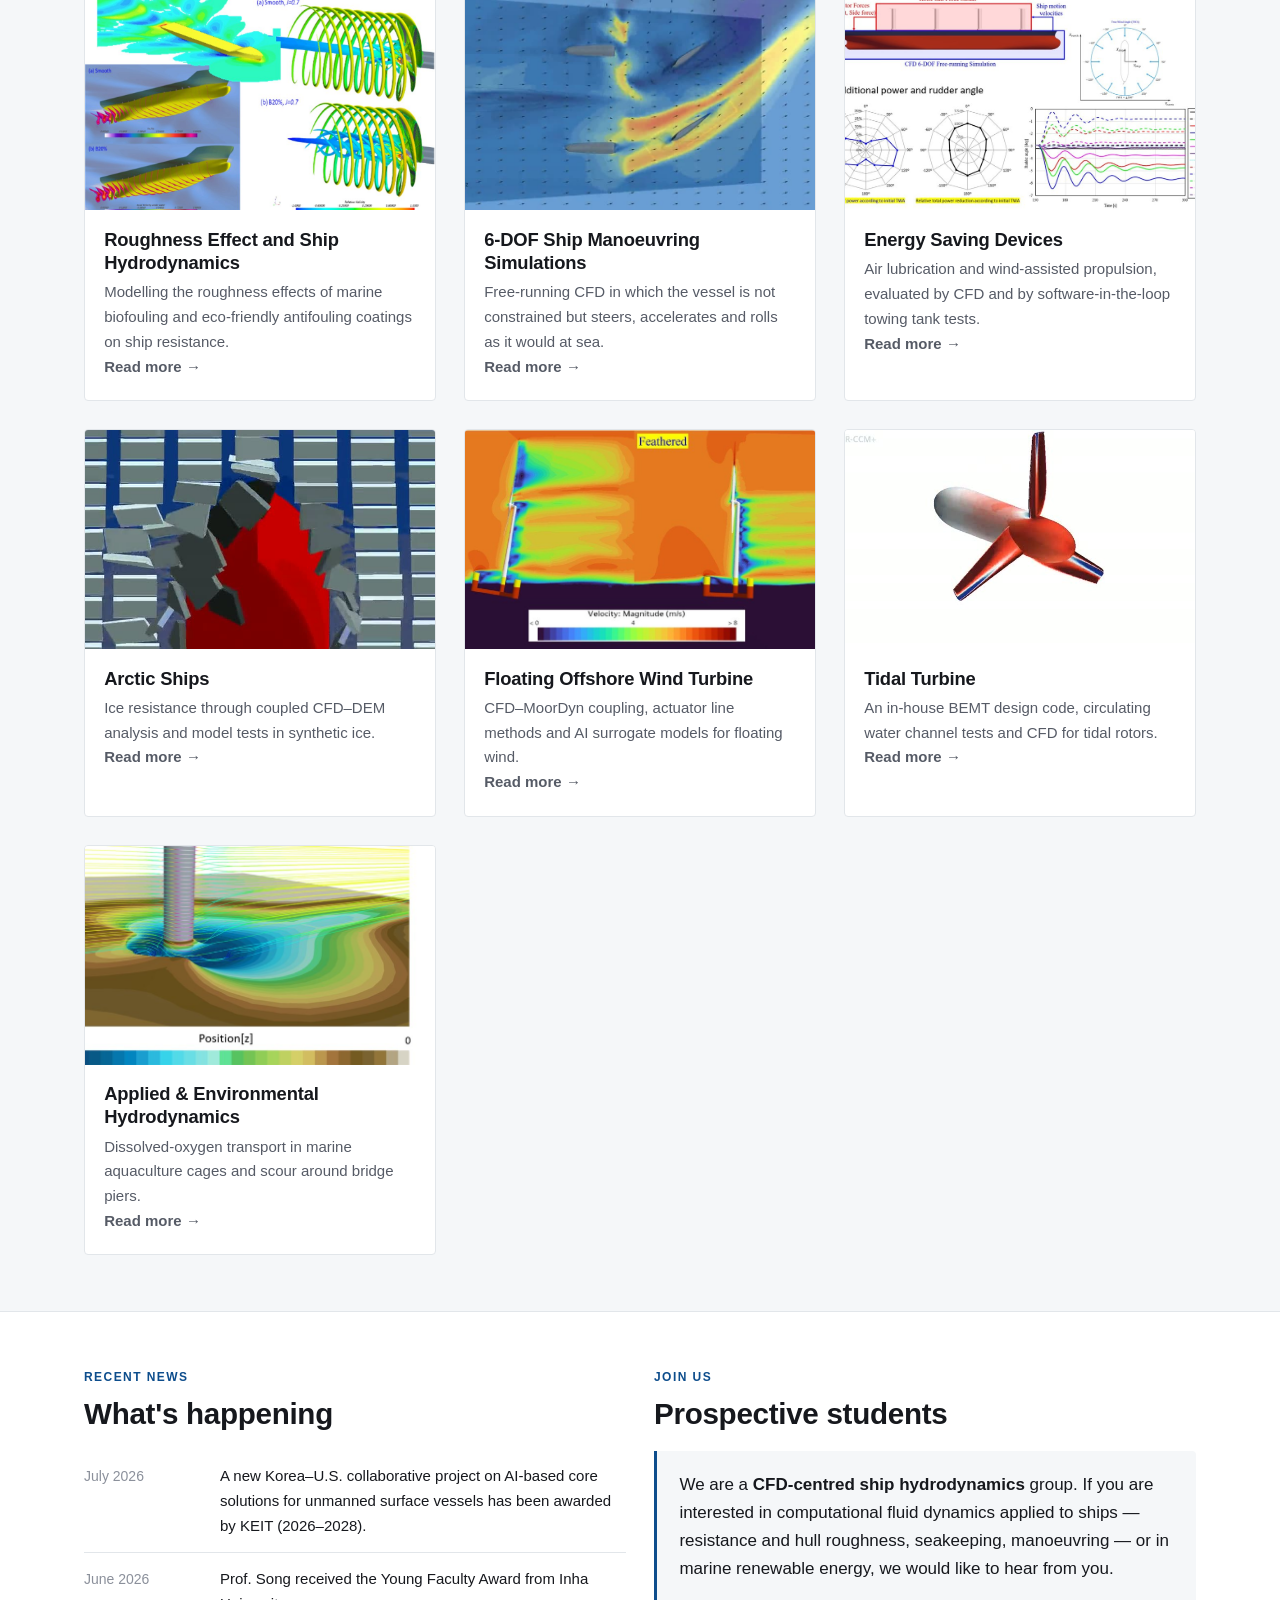
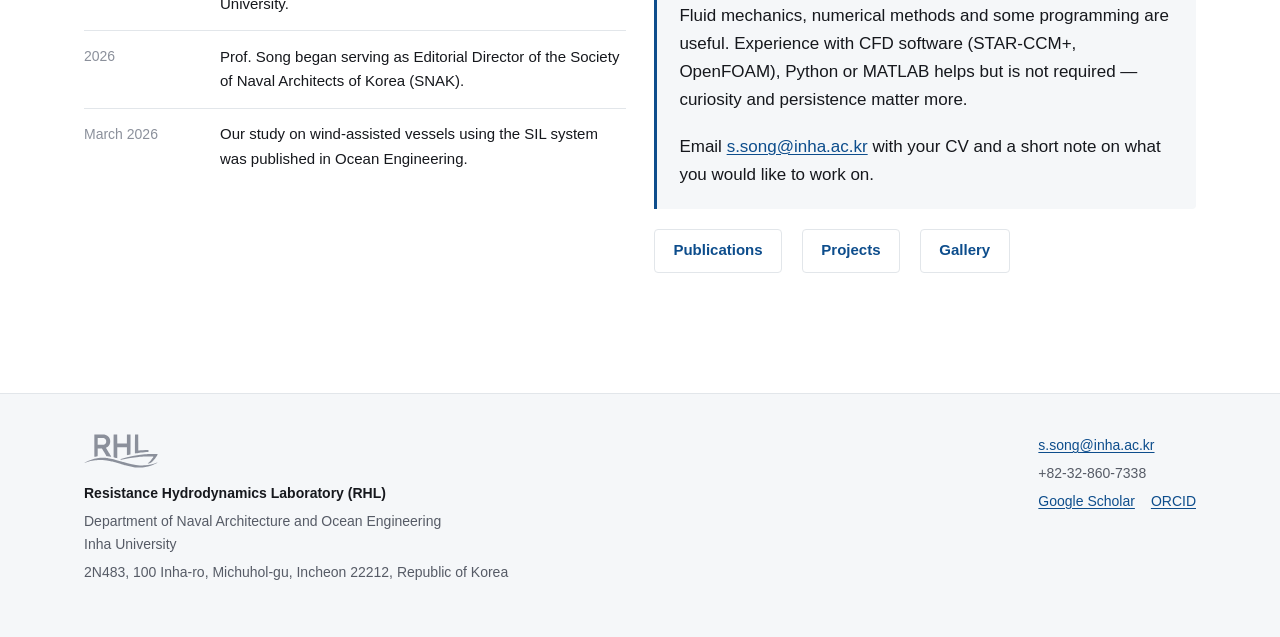
==== commit d65c5dcf: "Declare color-scheme so phones stop inverting the page themselves On a desktop in dark mode the logo" ====
--- a/index.html
+++ b/index.html
@@ -12,6 +12,7 @@
   <link rel="icon" href="images/favicon.svg" type="image/svg+xml">
   <link rel="icon" href="images/favicon-32.png" sizes="32x32" type="image/png">
   <link rel="apple-touch-icon" href="images/apple-touch-icon.png">
+  <meta name="color-scheme" content="light dark">
   <meta name="theme-color" content="#0d4d8c">
   <link rel="stylesheet" href="css/style.css">
 </head>
--- a/css/style.css
+++ b/css/style.css
@@ -24,6 +24,11 @@
 /* ── 1. 변수 ────────────────────────────────────────────────────────────── */
 
 :root {
+  /* 이 사이트는 밝은 화면과 어두운 화면을 직접 지원한다고 브라우저에 알립니다.
+     이 한 줄이 없으면 안드로이드 크롬·삼성 인터넷의 '자동 다크 테마'가
+     제멋대로 색을 뒤집어, 어두운 배경에 짙은 남색 로고가 얹히게 됩니다. */
+  color-scheme: light dark;
+
   /* 글자 */
   --ink:        #16181d;   /* 본문 */
   --ink-soft:   #565b66;   /* 보조 설명 */
@@ -194,7 +199,7 @@
 .brand-sub {
   font-size: 0.8125rem;
   font-weight: 500;
-  color: var(--ink-faint);
+  color: var(--ink-soft);
   padding-left: 0.65rem;
   border-left: 1px solid var(--rule);
 }
@@ -226,10 +231,23 @@
 
 @media (max-width: 720px) {
   .site-head-inner { padding-block: 0.4rem; }
-  .brand-sub { display: none; }
+  .brand { gap: 0.5rem; }
   .brand-logo { height: 24px; }
+  /* 좁은 화면에서도 연구실 이름을 보여줍니다.
+     자리가 모자라면 nowrap 을 풀어 두 줄로 접히게 둡니다. */
+  .brand-sub {
+    font-size: 0.75rem;
+    padding-left: 0.5rem;
+    white-space: normal;
+    line-height: 1.3;
+  }
   .site-nav { gap: 0; }
   .site-nav a { padding: 0.4rem 0.55rem; font-size: 0.875rem; }
+}
+
+/* 아주 좁은 화면(구형 소형 단말)에서는 한 단계 더 줄입니다 */
+@media (max-width: 360px) {
+  .brand-sub { font-size: 0.7rem; }
 }
 
 /* ── 5. 히어로 ──────────────────────────────────────────────────────────── */
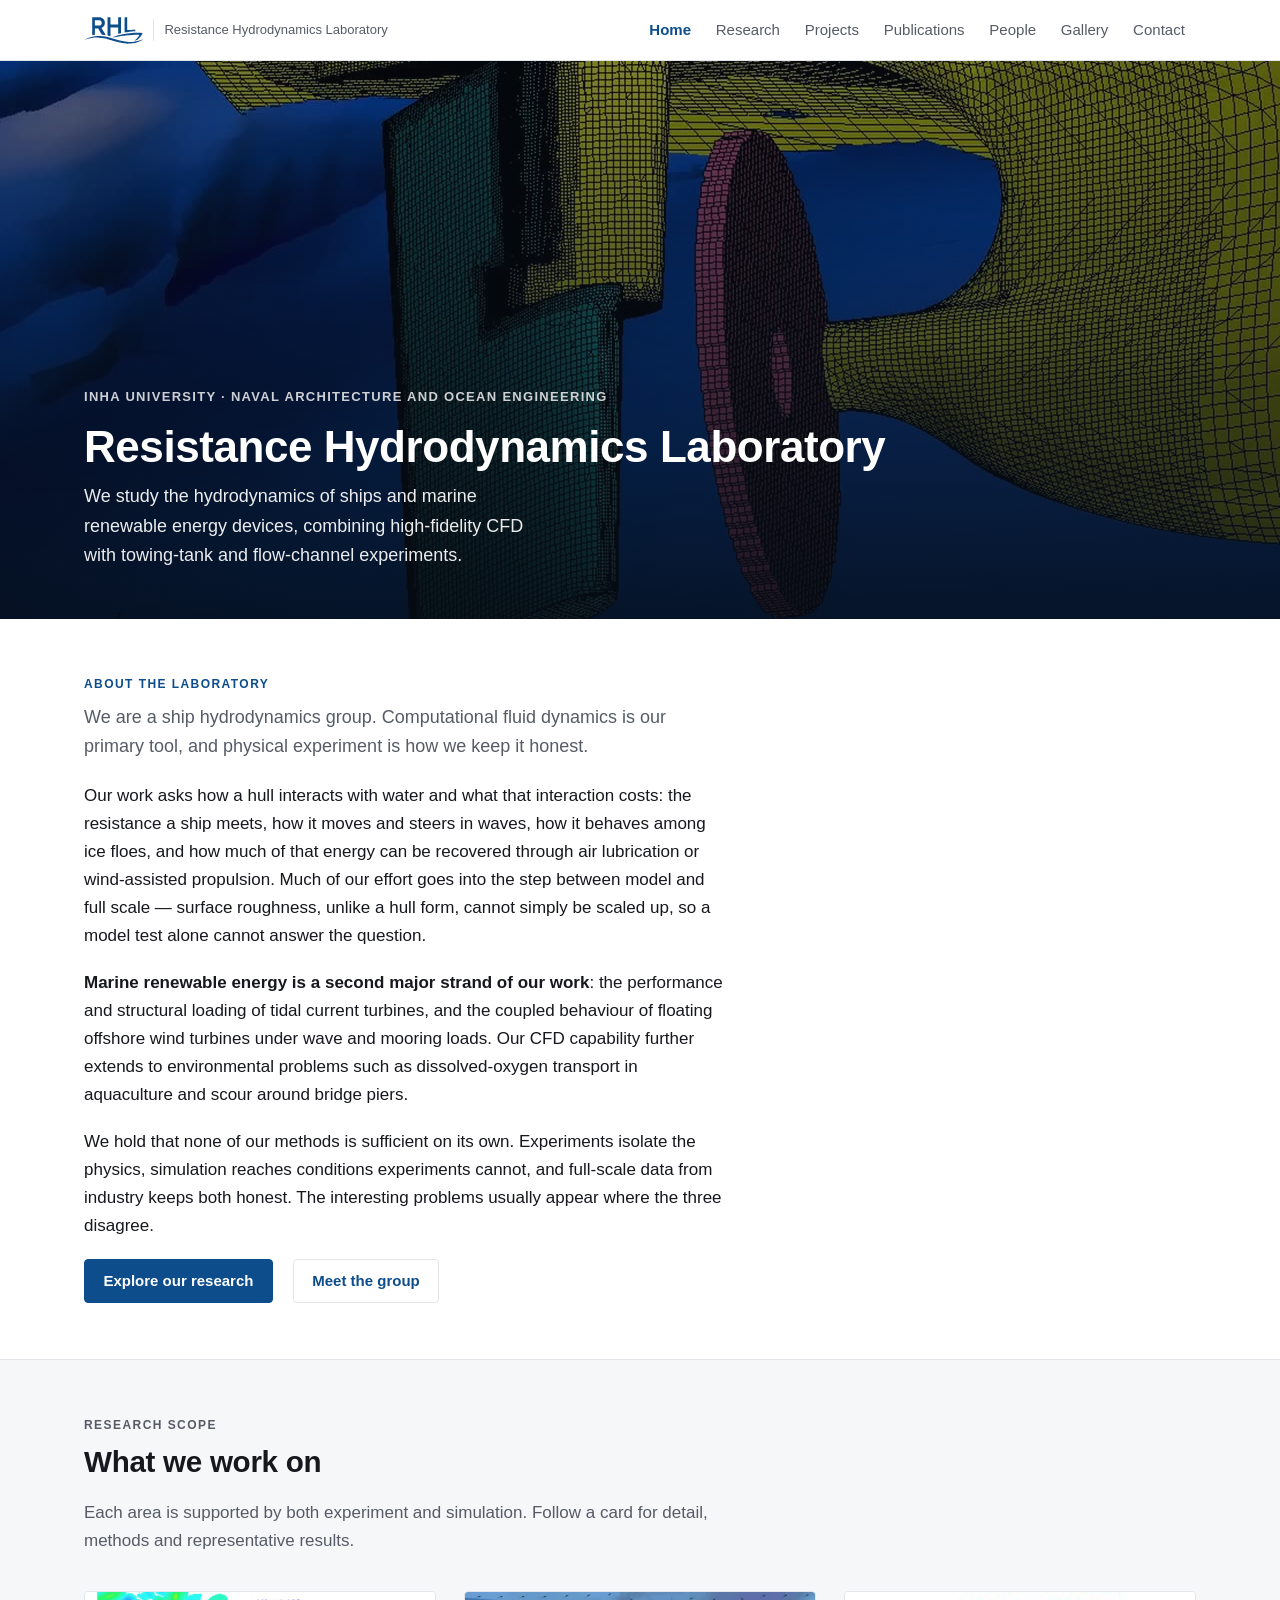
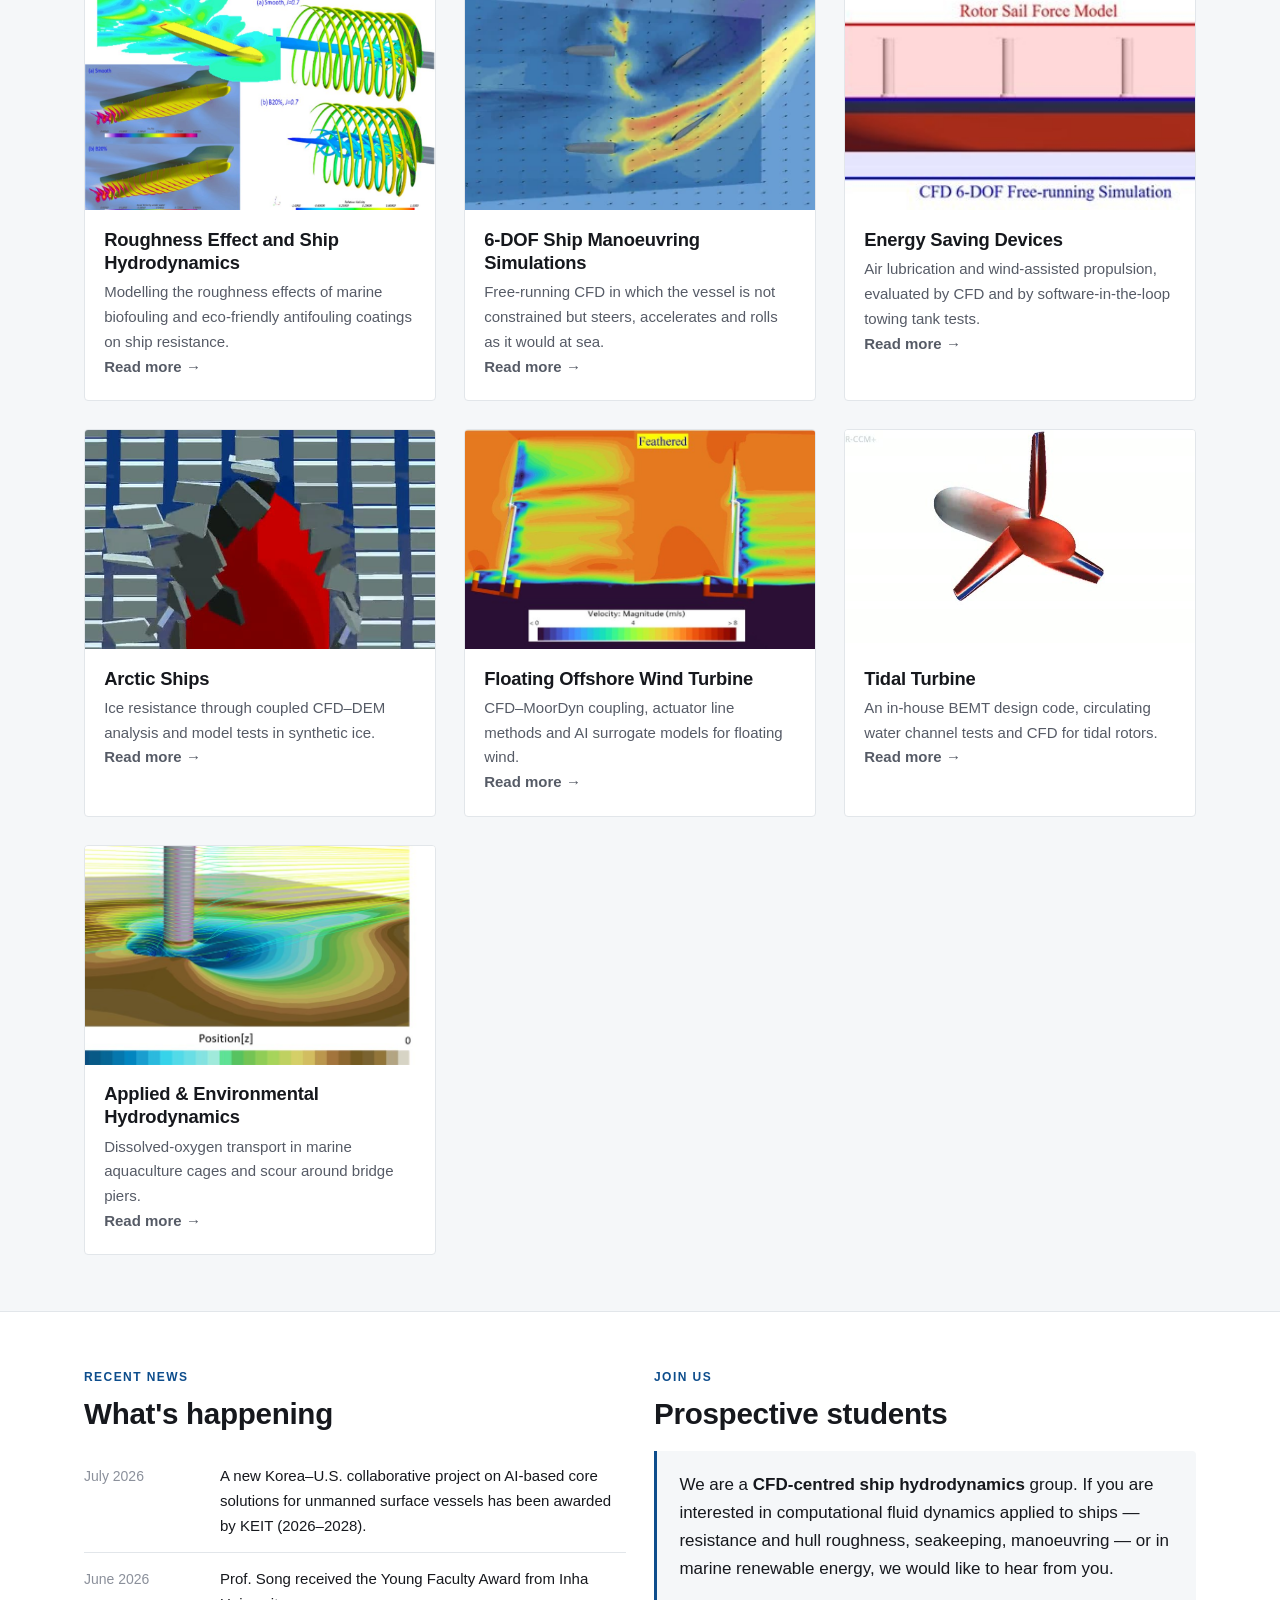
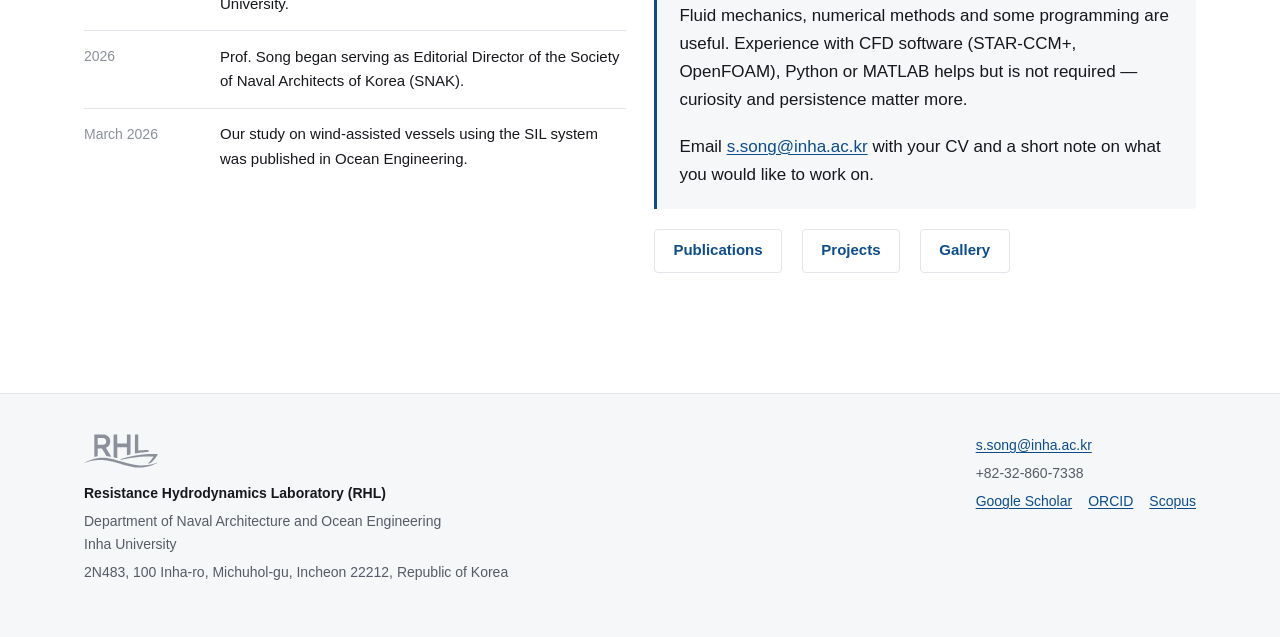
==== commit a376092e: "﻿Add the Scopus author profile to the footer Scopus joins Google Scholar and ORCID on every page.  C" ====
--- a/index.html
+++ b/index.html
@@ -9,6 +9,8 @@
   <meta property="og:description" content="Ship hydrodynamics and CFD: hull roughness and biofouling, 6-DOF manoeuvring, energy saving devices, Arctic ships, floating offshore wind and tidal turbines.">
   <meta property="og:image" content="https://soonseok-song.github.io/images/hero-poster.jpg">
   <meta property="og:type" content="website">
+  <!-- 네이버 웹마스터도구 소유 확인. 지우면 확인이 풀립니다. -->
+  <meta name="naver-site-verification" content="64fe5da9eab8a8ca3eeadd46d032b913bb8140ff">
   <link rel="icon" href="images/favicon.svg" type="image/svg+xml">
   <link rel="icon" href="images/favicon-32.png" sizes="32x32" type="image/png">
   <link rel="apple-touch-icon" href="images/apple-touch-icon.png">
@@ -219,7 +221,9 @@
         <div>
           <p class="section-label">Recent news</p>
           <h2>What's happening</h2>
-          <div data-news></div>
+          <div data-news>
+        <!-- BEGIN:news --><ul class="news-list"><li class="news-item"><span class="news-date">July 2026</span><p class="news-body">A new Korea–U.S. collaborative project on AI-based core solutions for unmanned surface vessels has been awarded by KEIT (2026–2028).</p></li><li class="news-item"><span class="news-date">June 2026</span><p class="news-body">Prof. Song received the Young Faculty Award from Inha University.</p></li><li class="news-item"><span class="news-date">2026</span><p class="news-body">Prof. Song began serving as Editorial Director of the Society of Naval Architects of Korea (SNAK).</p></li><li class="news-item"><span class="news-date">March 2026</span><p class="news-body">Our study on wind-assisted vessels using the SIL system was published in Ocean Engineering.</p></li></ul><!-- END:news -->
+      </div>
         </div>
 
         <div>
@@ -267,6 +271,7 @@
         <p class="foot-links">
           <a href="https://scholar.google.com/citations?user=Z9rNtg8AAAAJ&amp;hl=en" rel="noopener">Google Scholar</a>
           <a href="https://orcid.org/0000-0002-7685-1026" rel="noopener">ORCID</a>
+          <a href="https://www.scopus.com/authid/detail.uri?authorId=57205880533" rel="noopener">Scopus</a>
         </p>
       </div>
     </div>
--- a/css/style.css
+++ b/css/style.css
@@ -89,6 +89,10 @@
 
 img, video { max-width: 100%; height: auto; display: block; }
 
+/* hidden 속성을 붙인 요소는 무슨 display 값을 갖고 있든 감춥니다.
+   분야로 거를 때 목록 항목을 이 속성으로 숨깁니다. */
+[hidden] { display: none !important; }
+
 a {
   color: var(--accent);
   text-decoration-thickness: 1px;
@@ -456,6 +460,16 @@
   background: var(--bg-soft);
 }
 
+/* 연구분야마다 붙는 논문·연구과제 링크 */
+.scope-papers {
+  display: flex;
+  flex-wrap: wrap;
+  gap: 0.35rem 1.5rem;
+  margin: 1.1rem 0 0;
+  font-size: 0.875rem;
+  font-weight: 500;
+}
+
 .scope-media { display: grid; gap: 0.75rem; }
 .scope-media figure { margin: 0; }
 
@@ -579,6 +593,25 @@
   margin: 0.25rem 0 0;
   font-size: 0.8125rem;
   color: var(--ink-soft);
+}
+
+/* 졸업생 취업처 — Alumni 제목 바로 아래 */
+.destinations {
+  display: flex;
+  flex-wrap: wrap;
+  gap: 0.5rem 0.6rem;
+  margin: 0 0 2.25rem;
+  padding: 0;
+  list-style: none;
+}
+.destinations li {
+  margin: 0;
+  padding: 0.45rem 0.9rem;
+  background: var(--bg-soft);
+  border-left: 2px solid var(--accent);
+  border-radius: 0 var(--radius) var(--radius) 0;
+  font-size: 0.9375rem;
+  font-weight: 600;
 }
 
 /* 졸업생 카드에 붙는 학위논문 제목 */
@@ -705,7 +738,8 @@
   color: var(--ink-soft);
   margin: 0;
 }
-.project-empty {
+/* 분야로 걸렀는데 남는 것이 없을 때 (논문·과제 공용) */
+.filter-empty {
   padding: 2rem 0;
   color: var(--ink-faint);
   text-align: center;
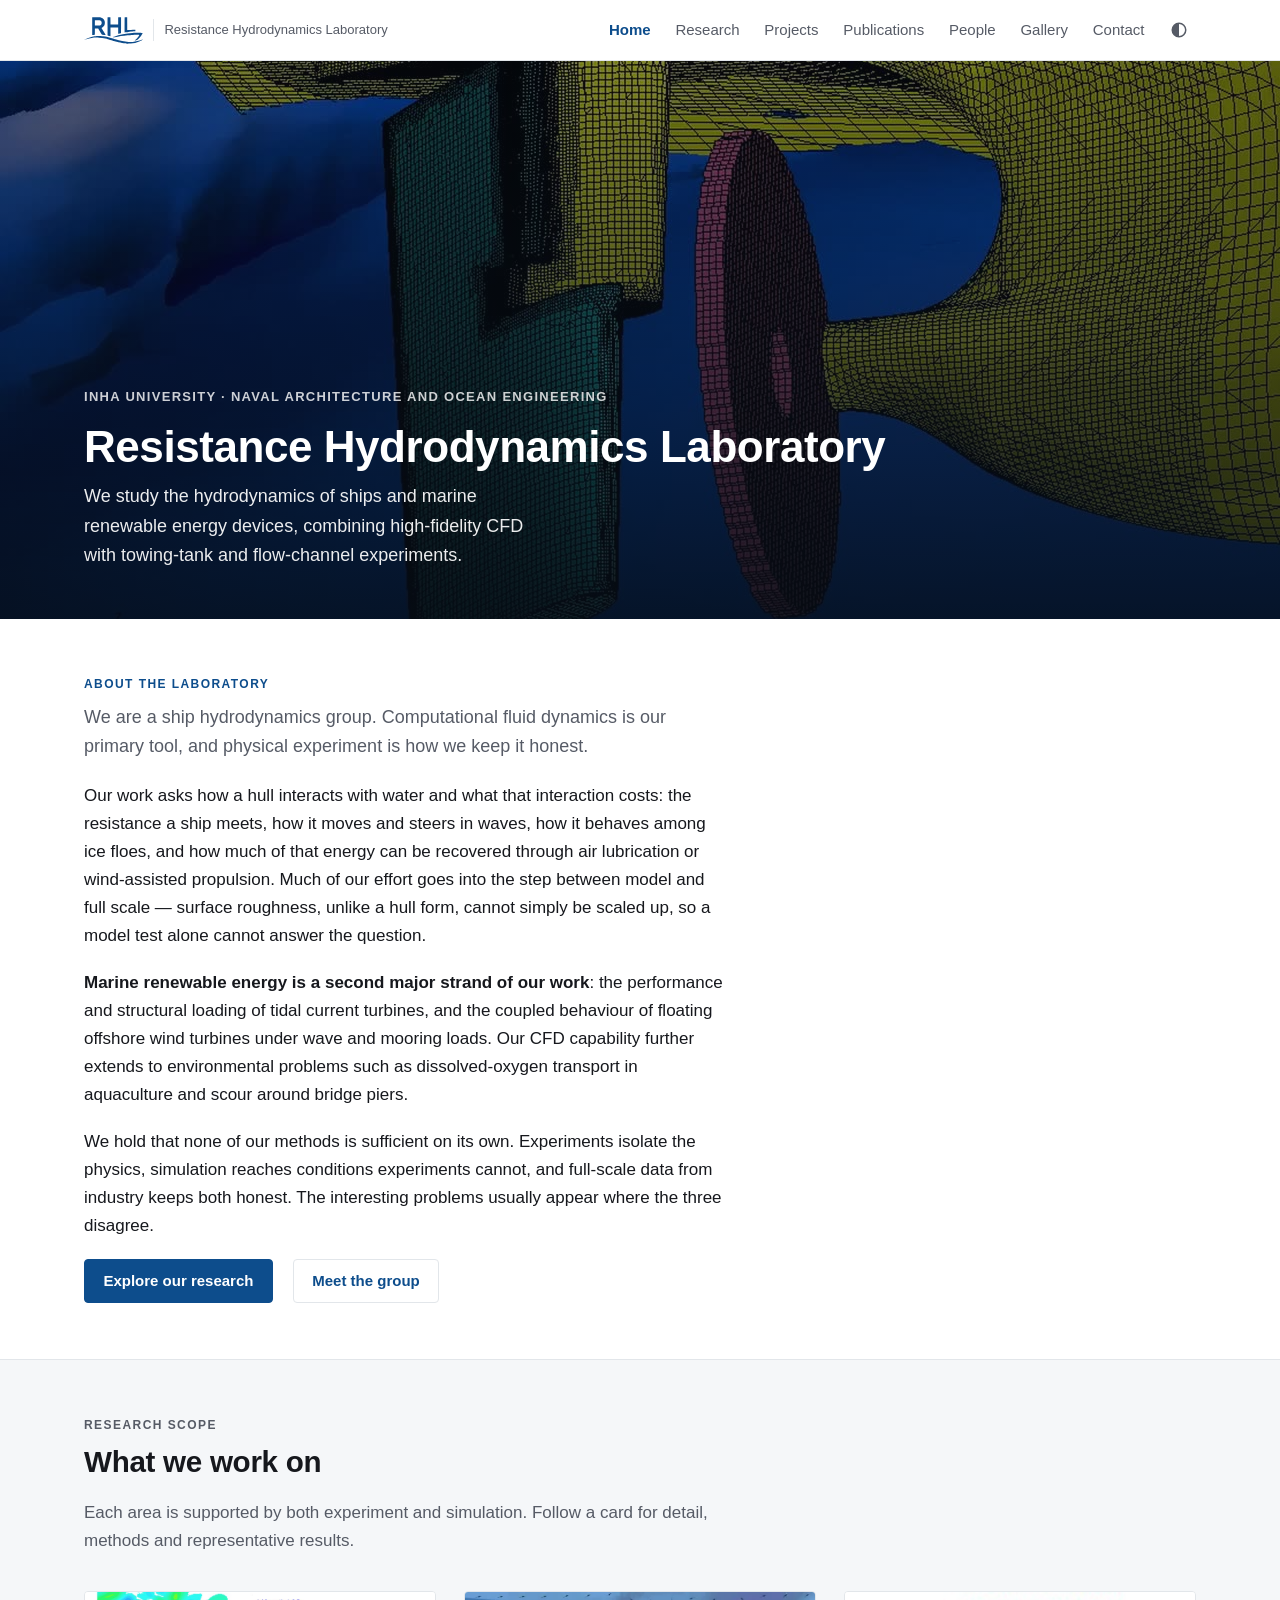
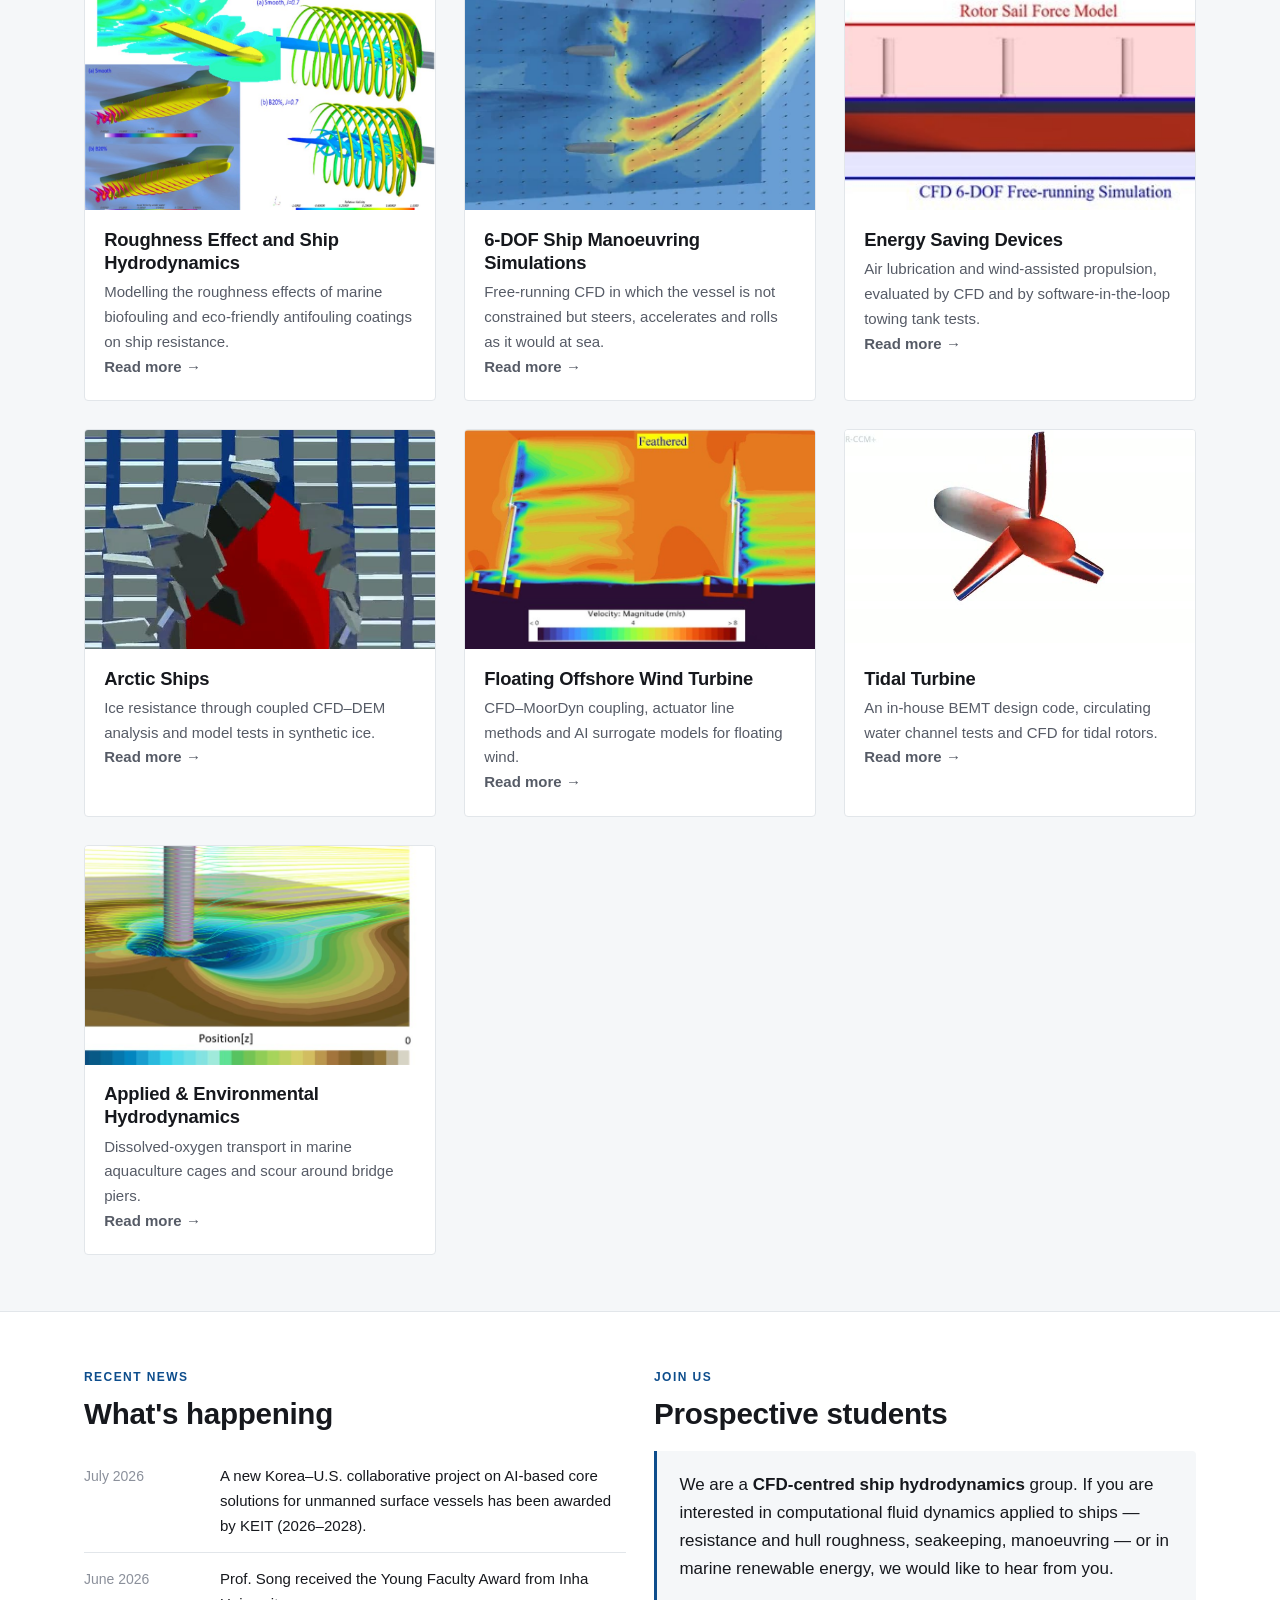
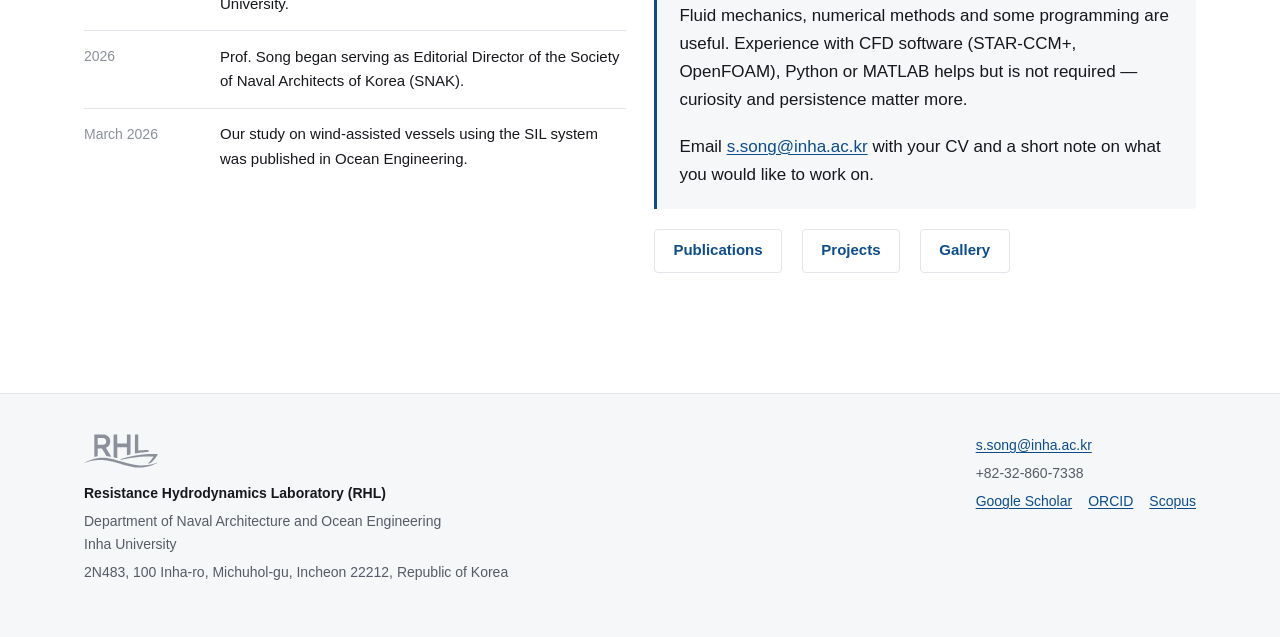
==== commit ec72fbb6: "﻿Let the reader choose the theme A small dropdown at the end of the navigation offers System, Light " ====
--- a/index.html
+++ b/index.html
@@ -11,11 +11,61 @@
   <meta property="og:type" content="website">
   <!-- 네이버 웹마스터도구 소유 확인. 지우면 확인이 풀립니다. -->
   <meta name="naver-site-verification" content="64fe5da9eab8a8ca3eeadd46d032b913bb8140ff">
+  <link rel="canonical" href="https://soonseok-song.github.io/">
+  <meta property="og:url" content="https://soonseok-song.github.io/">
+  <meta name="twitter:card" content="summary_large_image">
   <link rel="icon" href="images/favicon.svg" type="image/svg+xml">
   <link rel="icon" href="images/favicon-32.png" sizes="32x32" type="image/png">
   <link rel="apple-touch-icon" href="images/apple-touch-icon.png">
   <meta name="color-scheme" content="light dark">
   <meta name="theme-color" content="#0d4d8c">
+  <!-- 검색엔진용 구조화 데이터: 이 사이트가 어떤 기관·사람의 것인지 알려줍니다 -->
+  <script type="application/ld+json">
+  {
+    "@context": "https://schema.org",
+    "@graph": [
+      {
+        "@type": "ResearchOrganization",
+        "@id": "https://soonseok-song.github.io/#org",
+        "name": "Resistance Hydrodynamics Laboratory",
+        "alternateName": ["RHL", "선박해양저항연구실"],
+        "url": "https://soonseok-song.github.io/",
+        "logo": "https://soonseok-song.github.io/images/apple-touch-icon.png",
+        "parentOrganization": {
+          "@type": "CollegeOrUniversity",
+          "name": "Inha University",
+          "department": "Department of Naval Architecture and Ocean Engineering"
+        },
+        "address": {
+          "@type": "PostalAddress",
+          "streetAddress": "2N483, 100 Inha-ro, Michuhol-gu",
+          "addressLocality": "Incheon",
+          "postalCode": "22212",
+          "addressCountry": "KR"
+        },
+        "sameAs": ["http://rhl.inha.ac.kr/"]
+      },
+      {
+        "@type": "Person",
+        "@id": "https://soonseok-song.github.io/#pi",
+        "name": "Soonseok Song",
+        "alternateName": "송순석",
+        "jobTitle": "Assistant Professor & Department Chair",
+        "worksFor": { "@id": "https://soonseok-song.github.io/#org" },
+        "email": "s.song@inha.ac.kr",
+        "sameAs": [
+          "https://scholar.google.com/citations?user=Z9rNtg8AAAAJ",
+          "https://orcid.org/0000-0002-7685-1026",
+          "https://www.scopus.com/authid/detail.uri?authorId=57205880533"
+        ]
+      }
+    ]
+  }
+  </script>
+  <script>
+    /* 저장해 둔 테마 선택을 화면이 그려지기 전에 적용합니다 (깜빡임 방지) */
+    try { var t = localStorage.getItem("theme"); if (t === "light" || t === "dark") { document.documentElement.setAttribute("data-theme", t); } } catch (e) {}
+  </script>
   <link rel="stylesheet" href="css/style.css">
 </head>
 <body data-page="home">
@@ -34,6 +84,16 @@
         <a href="people.html">People</a>
         <a href="gallery.html">Gallery</a>
         <a href="contact.html">Contact</a>
+        <div class="theme-menu" data-theme-menu>
+          <button type="button" class="theme-btn" aria-haspopup="menu" aria-expanded="false" aria-label="Colour theme">
+            <svg viewBox="0 0 24 24" fill="none" stroke="currentColor" stroke-width="2" aria-hidden="true"><circle cx="12" cy="12" r="9"/><path d="M12 3a9 9 0 0 0 0 18z" fill="currentColor" stroke="none"/></svg>
+          </button>
+          <div class="theme-list" role="menu" aria-label="Colour theme">
+            <button type="button" role="menuitemradio" data-set-theme="system" aria-checked="true">System</button>
+            <button type="button" role="menuitemradio" data-set-theme="light" aria-checked="false">Light</button>
+            <button type="button" role="menuitemradio" data-set-theme="dark" aria-checked="false">Dark</button>
+          </div>
+        </div>
       </nav>
     </div>
   </header>
@@ -43,7 +103,7 @@
     <div class="hero-media">
       <!-- 연구 장면 5개를 이어붙인 배경 루프. 장식용이라 스크린리더에서는 숨깁니다. -->
       <video class="hero-video" poster="images/hero-poster.jpg"
-             autoplay muted loop playsinline preload="auto" aria-hidden="true">
+             autoplay muted loop playsinline preload="metadata" aria-hidden="true">
         <source src="videos/hero-montage.mp4" type="video/mp4">
       </video>
       <!-- 모션을 줄이도록 설정한 사용자에게 보이는 정지 화면 -->
--- a/css/style.css
+++ b/css/style.css
@@ -54,8 +54,12 @@
   --shadow:     0 1px 3px rgba(0,0,0,.07), 0 8px 24px rgba(0,0,0,.05);
 }
 
+/* 어두운 팔레트.
+   ① 시스템이 다크이고 사용자가 라이트를 고르지 않았을 때 (자동)
+   ② 사용자가 다크를 직접 골랐을 때 (헤더의 테마 메뉴)
+   두 블록에 같은 값이 들어가므로 색을 고칠 때는 반드시 함께 고치세요. */
 @media (prefers-color-scheme: dark) {
-  :root {
+  :root:not([data-theme="light"]) {
     --ink:        #e6e8ec;
     --ink-soft:   #a3a9b5;
     --ink-faint:  #757c88;
@@ -68,6 +72,20 @@
     --shadow:     0 1px 3px rgba(0,0,0,.4), 0 8px 24px rgba(0,0,0,.3);
   }
 }
+:root[data-theme="dark"] {
+  color-scheme: dark;
+  --ink:        #e6e8ec;
+  --ink-soft:   #a3a9b5;
+  --ink-faint:  #757c88;
+  --accent:     #6faae2;
+  --accent-alt: #8dc0ee;
+  --bg:         #14161a;
+  --bg-soft:    #1b1e23;
+  --bg-inset:   #22262d;
+  --rule:       #2c313a;
+  --shadow:     0 1px 3px rgba(0,0,0,.4), 0 8px 24px rgba(0,0,0,.3);
+}
+:root[data-theme="light"] { color-scheme: light; }
 
 /* ── 2. 리셋 · 기본 타이포그래피 ──────────────────────────────────────────── */
 
@@ -232,6 +250,34 @@
   color: var(--accent);
   font-weight: 650;
 }
+
+/* ── 테마 선택 메뉴 (헤더 오른쪽 끝) ────────────────────────────────────── */
+
+.theme-menu { position: relative; }
+.theme-btn {
+  display: flex; align-items: center; justify-content: center;
+  width: 34px; height: 34px; padding: 0; margin-left: 0.25rem;
+  border: 0; border-radius: var(--radius);
+  background: none; color: var(--ink-soft); cursor: pointer;
+}
+.theme-btn:hover { color: var(--ink); background: var(--bg-soft); }
+.theme-btn svg { width: 18px; height: 18px; }
+.theme-list {
+  position: absolute; right: 0; top: calc(100% + 6px);
+  min-width: 8.5rem; padding: 0.25rem;
+  background: var(--bg); border: 1px solid var(--rule); border-radius: var(--radius);
+  box-shadow: var(--shadow);
+  display: none; z-index: 200;
+}
+.theme-list.open { display: block; }
+.theme-list button {
+  display: block; width: 100%; padding: 0.45rem 0.7rem;
+  border: 0; border-radius: var(--radius); background: none;
+  font: inherit; font-size: 0.875rem; text-align: left;
+  color: var(--ink-soft); cursor: pointer;
+}
+.theme-list button:hover { color: var(--ink); background: var(--bg-soft); }
+.theme-list button[aria-checked="true"] { color: var(--accent); font-weight: 650; }
 
 @media (max-width: 720px) {
   .site-head-inner { padding-block: 0.4rem; }
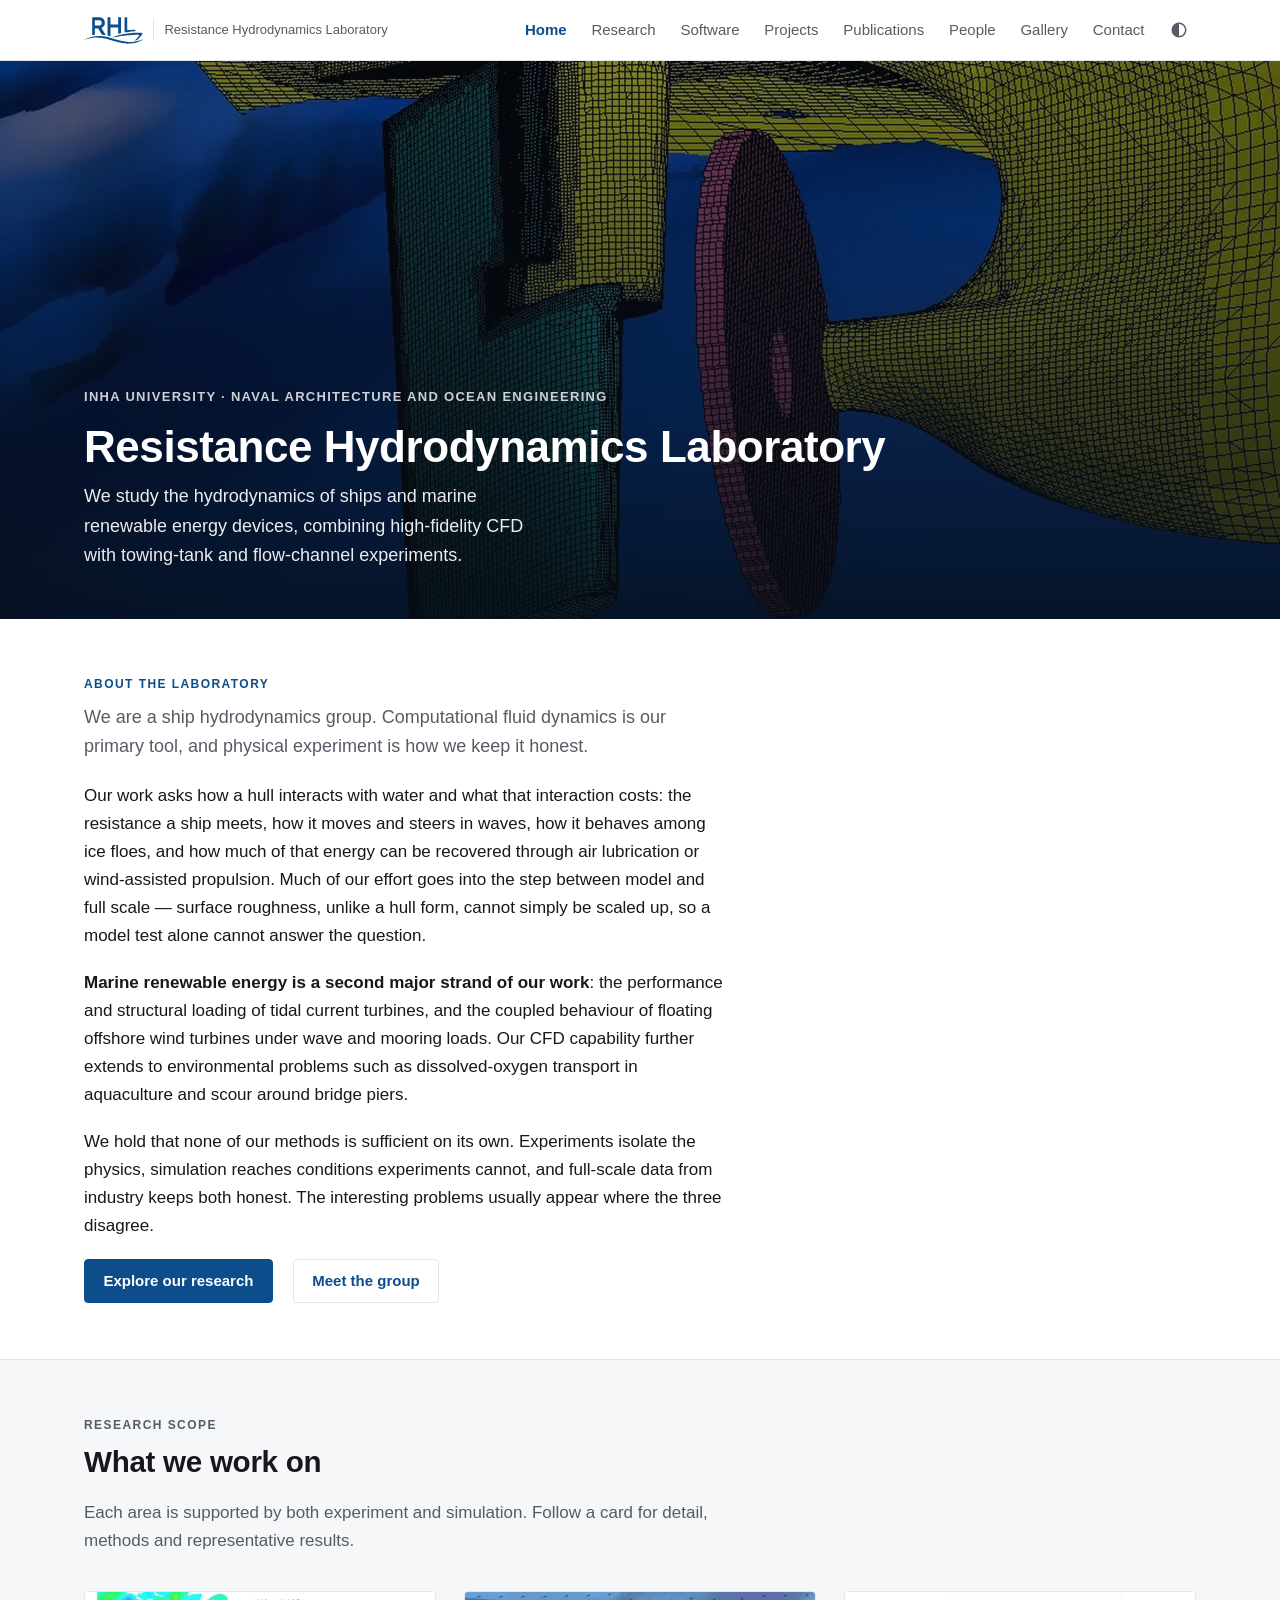
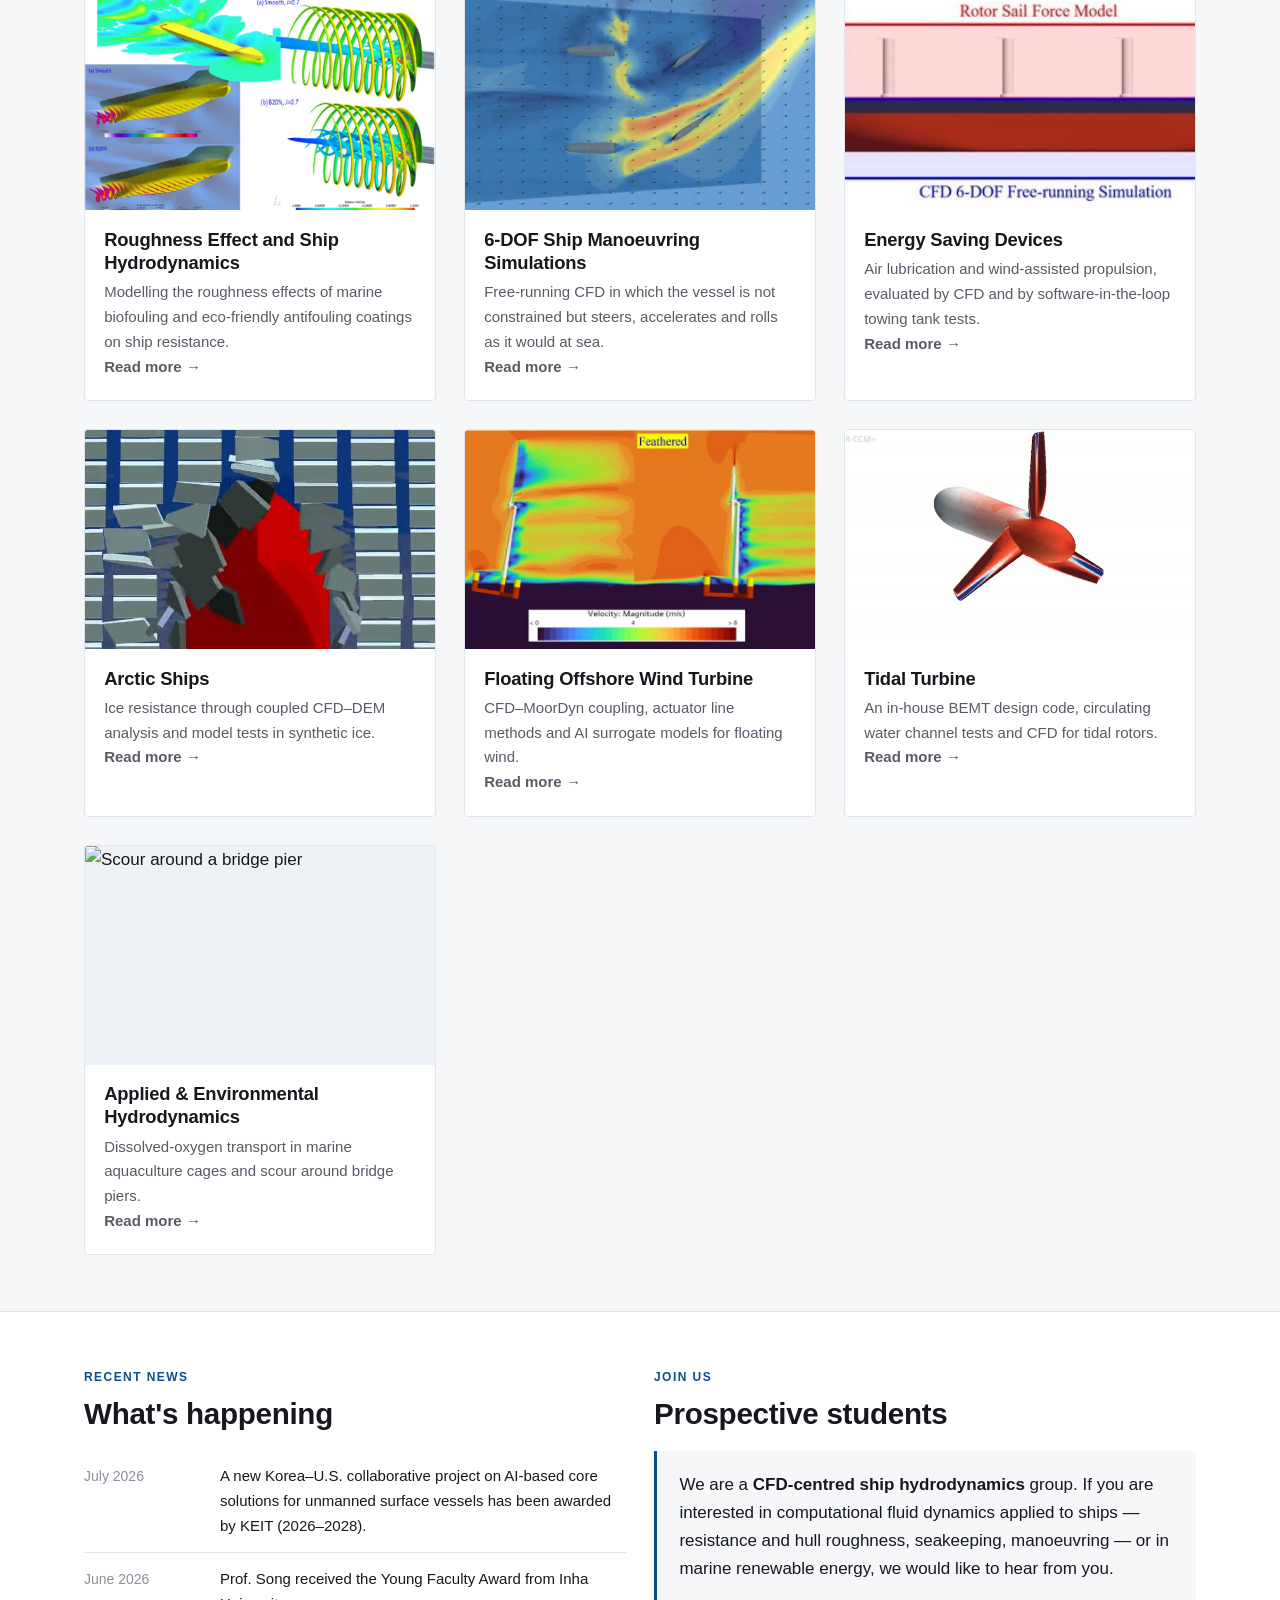
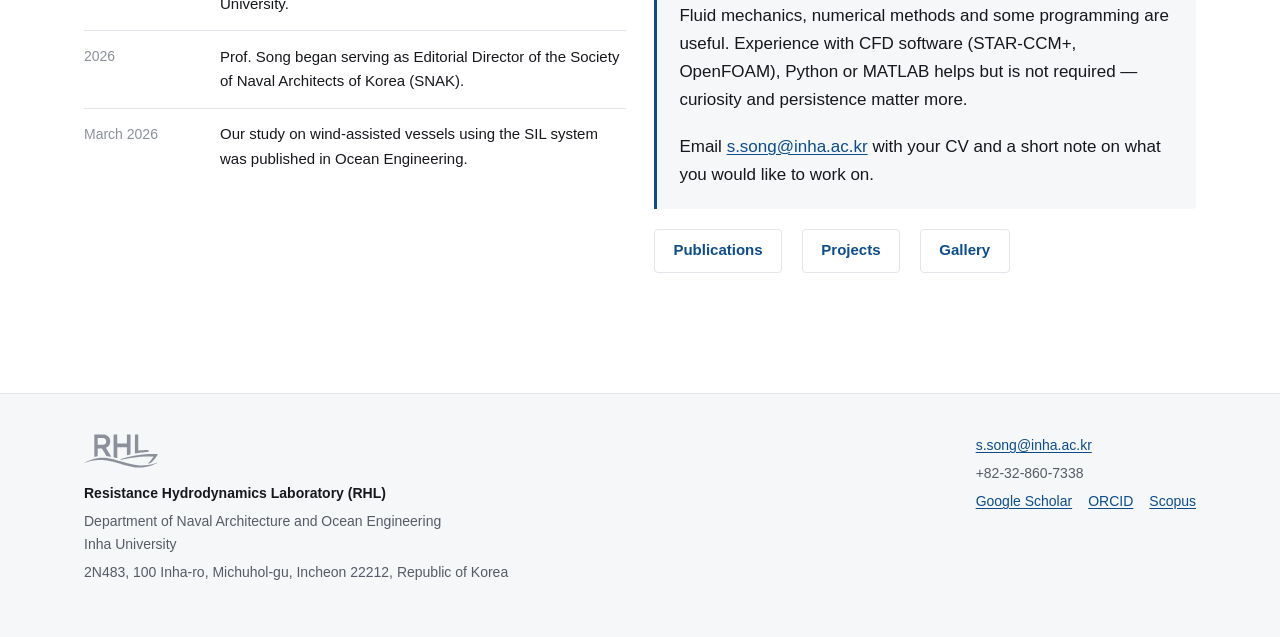
==== commit 0f1bba02: "﻿Add a Software page for the lab's in-house codes Five named programs, each with its method in brief" ====
--- a/index.html
+++ b/index.html
@@ -79,6 +79,7 @@
       <nav class="site-nav" aria-label="Main">
         <a href="index.html">Home</a>
         <a href="research.html">Research</a>
+        <a href="software.html">Software</a>
         <a href="projects.html">Projects</a>
         <a href="publications.html">Publications</a>
         <a href="people.html">People</a>
--- a/css/style.css
+++ b/css/style.css
@@ -1096,3 +1096,11 @@
     transition-duration: .01ms !important;
   }
 }
+
+/* 소프트웨어 페이지: 프로그램 이름 아래 부제 */
+.scope-sub {
+  margin: -0.4rem 0 1rem;
+  font-size: 0.95rem;
+  font-weight: 550;
+  color: var(--accent);
+}
